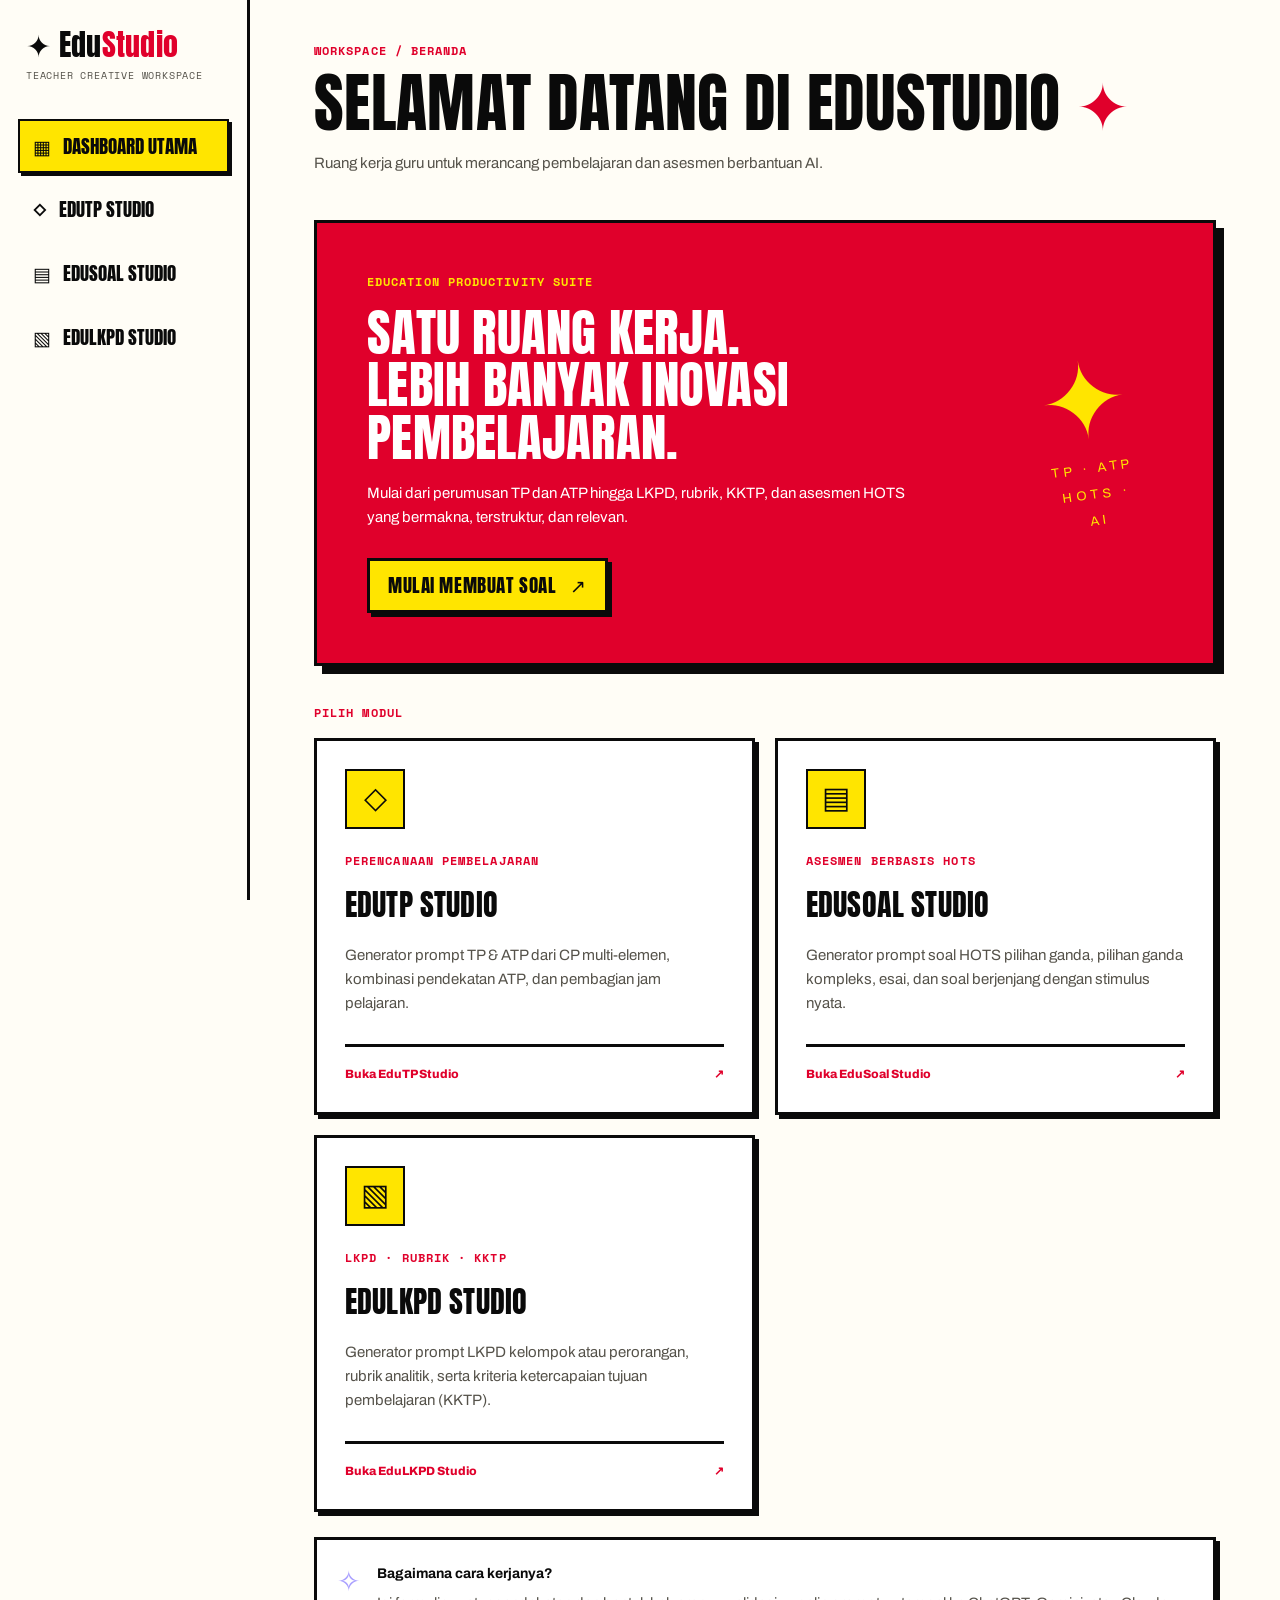
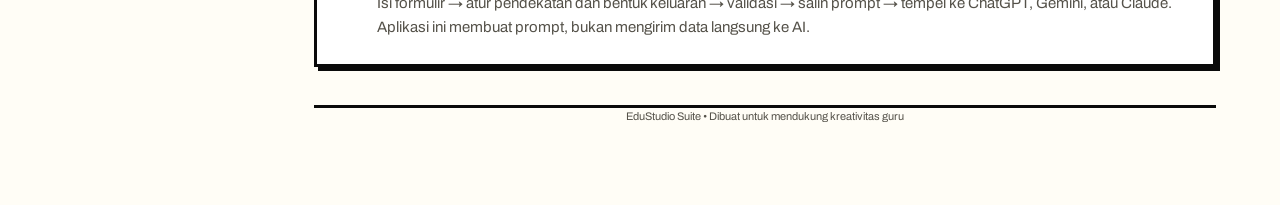
==== index.html @ 7fbe156b "Add files via upload" ====
<!doctype html><html lang="id"><head><meta charset="utf-8"><meta name="viewport" content="width=device-width,initial-scale=1"><title>EduStudio — Dashboard</title><link rel="stylesheet" href="style.css"><link rel="stylesheet" href="magazine-bold.css"></head><body><aside class="sidebar"><a class="logo" href="index.html">✦ Edu<span>Studio</span><small>TEACHER CREATIVE WORKSPACE</small></a><nav><a class="active" href="index.html">▦ &nbsp; Dashboard Utama</a><a href="edutp.html">◇ &nbsp; EduTP Studio</a><a href="edusoal.html">▤ &nbsp; EduSoal Studio</a><a href="edulkpd.html">▧ &nbsp; EduLKPD Studio</a></nav></aside><main class="main"><header><div><div class="eyebrow">WORKSPACE / BERANDA</div><h1>Selamat datang di EduStudio <span>✦</span></h1><p>Ruang kerja guru untuk merancang pembelajaran dan asesmen berbantuan AI.</p></div></header><section class="hero"><div><div class="hero-kicker">EDUCATION PRODUCTIVITY SUITE</div><h2>Satu ruang kerja.<br>Lebih banyak inovasi pembelajaran.</h2><p>Mulai dari perumusan TP dan ATP hingga LKPD, rubrik, KKTP, dan asesmen HOTS yang bermakna, terstruktur, dan relevan.</p><a class="button white" href="edusoal.html">Mulai membuat soal &nbsp; ↗</a></div><div class="hero-art">✦<div>TP · ATP<br>HOTS · AI</div></div></section><div class="eyebrow space">PILIH MODUL</div><section class="modules"><a href="edutp.html" class="module"><div class="module-icon purple">◇</div><div class="tag">PERENCANAAN PEMBELAJARAN</div><h3>EduTP Studio</h3><p>Generator prompt TP & ATP dari CP multi-elemen, kombinasi pendekatan ATP, dan pembagian jam pelajaran.</p><div class="module-bottom">Buka EduTP Studio <span>↗</span></div></a><a href="edusoal.html" class="module"><div class="module-icon blue">▤</div><div class="tag">ASESMEN BERBASIS HOTS</div><h3>EduSoal Studio</h3><p>Generator prompt soal HOTS pilihan ganda, pilihan ganda kompleks, esai, dan soal berjenjang dengan stimulus nyata.</p><div class="module-bottom">Buka EduSoal Studio <span>↗</span></div></a><a href="edulkpd.html" class="module"><div class="module-icon purple">▧</div><div class="tag">LKPD · RUBRIK · KKTP</div><h3>EduLKPD Studio</h3><p>Generator prompt LKPD kelompok atau perorangan, rubrik analitik, serta kriteria ketercapaian tujuan pembelajaran (KKTP).</p><div class="module-bottom">Buka EduLKPD Studio <span>↗</span></div></a></section><section class="info"><div>✧</div><div><b>Bagaimana cara kerjanya?</b><p>Isi formulir → atur pendekatan dan bentuk keluaran → validasi → salin prompt → tempel ke ChatGPT, Gemini, atau Claude. Aplikasi ini membuat prompt, bukan mengirim data langsung ke AI.</p></div></section><footer>EduStudio Suite • Dibuat untuk mendukung kreativitas guru</footer></main></body></html>
---- style.css ----
@import url('https://fonts.googleapis.com/css2?family=Plus+Jakarta+Sans:wght@400;500;600;700;800&display=swap');:root{font-family:'Plus Jakarta Sans',system-ui,sans-serif;color:#e8eeff;background:#090f1d}*{box-sizing:border-box}body{margin:0;background:radial-gradient(ellipse at 75% -10%,#1a2750 0,transparent 40%),#090f1d}a{color:inherit;text-decoration:none}button,input,select,textarea{font:inherit}button{cursor:pointer}.sidebar{width:250px;position:fixed;inset:0 auto 0 0;background:#111a2d;border-right:1px solid #2a3650;padding:29px 18px;display:flex;flex-direction:column}.logo{font-size:23px;font-weight:800;letter-spacing:-1.1px;margin:0 8px 36px}.logo span{color:#9c92ff}.logo small{display:block;font-size:9px;letter-spacing:2px;color:#7f91b3;margin-top:7px}.sidebar nav{display:grid;gap:9px}.sidebar nav a{border-radius:12px;padding:14px 13px;font-size:13px;font-weight:700;color:#aab8d2}.sidebar nav a:hover,.sidebar nav a.active{background:#2b3456;color:#fff}.sidebar-bottom{margin-top:auto;color:#8191af;font-size:11px;line-height:2;padding:14px}.main{margin-left:250px;padding:42px max(28px,5vw);max-width:1650px}header{display:flex;align-items:center;justify-content:space-between;gap:15px;flex-wrap:wrap}.eyebrow,.tag{color:#a89eff;font-size:11px;font-weight:800;letter-spacing:1.6px}h1{font-size:31px;letter-spacing:-1.4px;margin:11px 0}h1 span{color:#a49cff}p{font-size:13px;color:#9babc6;line-height:1.8}.chip{padding:11px 16px;border:1px solid #354461;border-radius:30px;color:#bbcae5;font-size:12px}.hero{margin:30px 0 38px;border-radius:24px;background:linear-gradient(115deg,#4747ae,#6858cc 60%,#8660c3);padding:42px;display:flex;justify-content:space-between;align-items:center;overflow:hidden}.hero-kicker{color:#d5d0ff;font-size:11px;font-weight:800;letter-spacing:2px}.hero h2{font-size:32px;line-height:1.3;letter-spacing:-1px;margin:16px 0}.hero p{color:#e7e5ff;max-width:560px}.button{display:inline-block;background:#7165e8;color:#fff;border:0;border-radius:11px;padding:13px 18px;font-weight:800;font-size:12px}.button.white{background:#fff;color:#4c43ac;margin-top:14px}.hero-art{font-size:105px;color:#c6baff;text-align:center;line-height:1;transform:rotate(-8deg);margin:0 30px}.hero-art div{font-size:13px;line-height:2;letter-spacing:4px}.space{margin-bottom:16px}.modules{display:grid;grid-template-columns:repeat(2,minmax(0,1fr));gap:20px}.module,.panel{background:#151f33;border:1px solid #2c3a54;border-radius:20px}.module{padding:28px;transition:.2s}.module:hover{border-color:#9589ff;transform:translateY(-3px)}.module-icon{width:60px;height:60px;display:grid;place-items:center;font-size:30px;border-radius:17px;margin-bottom:23px}.purple{background:#343066;color:#b9afff}.blue{background:#1b3e59;color:#85d4ff}.module h3{font-size:22px;margin:12px 0}.module p{min-height:76px}.module-bottom{display:flex;justify-content:space-between;color:#c5bcff;border-top:1px solid #2d3a53;padding-top:18px;margin-top:25px;font-weight:800;font-size:12px}.info{display:flex;gap:17px;background:#121d30;border:1px solid #2a3952;border-radius:17px;padding:20px;margin-top:25px}.info>div:first-child{font-size:28px;color:#a89eff}.info b{font-size:14px}.info p{margin:5px 0}footer{text-align:center;font-size:11px;color:#71819e;margin:38px 0}.panel{padding:24px;margin-bottom:18px}.panel h2{font-size:17px;margin:0 0 7px}.sub{color:#8b9cb9;font-size:12px;margin-bottom:19px}.grid{display:grid;grid-template-columns:repeat(2,minmax(0,1fr));gap:13px}.field{display:flex;flex-direction:column;gap:7px;margin-bottom:13px}.field label{font-size:11px;font-weight:800;color:#b8c8e3}.field input,.field select,.field textarea,.preview{width:100%;background:#0b1425;color:#e8eeff;border:1px solid #34425d;border-radius:10px;padding:12px;font-size:12px;outline:none}.field textarea{min-height:115px;resize:vertical;line-height:1.7}.field input:focus,.field select:focus,.field textarea:focus{border-color:#a79dff}.actions{display:flex;gap:9px;flex-wrap:wrap}.button.secondary{background:#293b57}.button.danger{background:#543147}.button:disabled{opacity:.45;cursor:not-allowed}.layout{display:grid;grid-template-columns:minmax(0,1.2fr) minmax(340px,.8fr);gap:20px;align-items:start}.sticky{position:sticky;top:20px}.preview{white-space:pre-wrap;word-break:break-word;max-height:650px;overflow:auto;font:11px/1.7 ui-monospace,Consolas,monospace}.choices{display:grid;grid-template-columns:repeat(2,minmax(0,1fr));gap:9px}.choice{border:1px solid #35435d;background:#0e192b;border-radius:12px;padding:14px;display:flex;gap:10px;align-items:flex-start;cursor:pointer;font-size:12px;color:#cbd6ea}.choice input{accent-color:#8d81fa}.choice b{display:block;margin-bottom:5px}.choice small{display:block;color:#899ab7;line-height:1.6}.notice{padding:13px;border-radius:11px;background:#32263a;border:1px solid #74516b;color:#ffd3e2;font-size:12px;line-height:1.7;margin-bottom:14px}.success{background:#17382f;border-color:#3d8d74;color:#a7f4d6}.step{display:flex;align-items:center;gap:9px;color:#aebde0;font-size:12px;margin:10px 0}.step b{background:#37366d;color:#d6d0ff;border-radius:50%;width:24px;height:24px;display:grid;place-items:center}.statrow{display:grid;grid-template-columns:repeat(3,1fr);gap:12px;margin:22px 0}.stat{border:1px solid #2e3b56;border-radius:15px;background:#151f33;padding:17px}.stat b{display:block;font-size:26px;margin:8px 0}.stat small{color:#93a5c2}.hidden{display:none!important}@media(max-width:1100px){.layout{grid-template-columns:1fr}.sticky{position:static}}@media(max-width:760px){.sidebar{position:static;width:auto;padding:13px;display:block}.logo{display:block;margin:5px 0 12px;font-size:17px}.logo small,.sidebar-bottom{display:none}.sidebar nav{display:flex;overflow:auto}.sidebar nav a{white-space:nowrap;font-size:11px}.main{margin:0;padding:23px 14px}.hero{padding:26px}.hero h2{font-size:25px}.hero-art{display:none}.modules,.grid,.choices{grid-template-columns:1fr}.statrow{grid-template-columns:repeat(3,1fr)}.stat{padding:10px}.stat b{font-size:21px}}
---- magazine-bold.css ----
@import url('https://fonts.googleapis.com/css2?family=Anton&family=Archivo:wght@400;500;700&family=Space+Mono:wght@400;700&display=swap');
:root{--paper:#fffdf6;--ink:#0a0a0a;--card:#fff;--muted:#f0ecdc;--red:#e0002b;--yellow:#ffe500;--shadow:4px 4px 0 #0a0a0a;--display:Anton,Impact,'Arial Narrow',sans-serif;--body:Archivo,Arial,sans-serif;--mono:'Space Mono',monospace}
*{box-sizing:border-box}html{scroll-behavior:smooth}body,body:has(#typeSwitch){background:var(--paper)!important;color:var(--ink)!important;font:17px/1.55 var(--body)!important}a{color:inherit}button,input,select,textarea{font-family:var(--body)!important}p,body:has(#typeSwitch) p{color:#55524a!important;font-size:15px;line-height:1.6}h1,h2,h3{font-family:var(--display)!important;font-weight:400!important;letter-spacing:.005em!important;text-transform:uppercase}h1{font-size:clamp(42px,5vw,76px)!important;line-height:1.01!important}h2{line-height:1.08!important}h1 span,.logo span,.brand span,body:has(#typeSwitch) h1 span,body:has(#typeSwitch) .logo span{color:var(--red)!important}
.sidebar,aside:not(.sidebar){background:var(--paper)!important;border-right:3px solid var(--ink)!important;color:var(--ink)!important}.logo,.brand{font:30px/1.05 var(--display)!important;letter-spacing:.01em!important;text-decoration:none!important;color:var(--ink)!important}.logo small,.brand small{font:10px/1.5 var(--mono)!important;color:#55524a!important;letter-spacing:.08em!important}.sidebar nav a,aside .nav{border-radius:0!important;font:19px/1.2 var(--display)!important;text-transform:uppercase!important;color:var(--ink)!important;border:2px solid transparent!important;transition:all .16s ease!important}.sidebar nav a:hover,.sidebar nav a.active,aside .nav:hover,aside .nav.active,body:has(#typeSwitch) .sidebar nav a.active,body:has(#typeSwitch) .sidebar nav a:hover{background:var(--yellow)!important;color:var(--ink)!important;border:2px solid var(--ink)!important;box-shadow:3px 3px 0 var(--ink)!important}.sidebar-bottom,.sidefoot{color:#55524a!important;font:11px/1.6 var(--mono)!important;border-top:2px solid var(--ink)!important}
.main,main{color:var(--ink)!important}.eyebrow,.hero-kicker,.tag,body:has(#typeSwitch) .eyebrow,body:has(#typeSwitch) .hero-kicker{font:700 12px/1.5 var(--mono)!important;letter-spacing:.09em!important;color:var(--red)!important}.chip,.pill,body:has(#typeSwitch) .chip{border:2px solid var(--ink)!important;border-radius:0!important;background:var(--yellow)!important;color:var(--ink)!important;font:700 11px/1.5 var(--mono)!important;padding:9px 13px!important}.hero,body:has(#typeSwitch) .hero{background:var(--red)!important;color:white!important;border:3px solid var(--ink)!important;border-radius:0!important;box-shadow:8px 8px 0 var(--ink)!important;padding:clamp(24px,4vw,50px)!important}.hero h2{font-size:clamp(36px,4vw,64px)!important;line-height:1.03!important;color:white!important}.hero p,body:has(#typeSwitch) .hero p{color:white!important}.hero-kicker,body:has(#typeSwitch) .hero-kicker{color:var(--yellow)!important}.hero-art,.heroicon{color:var(--yellow)!important;filter:none!important}.hero-visual{background:var(--yellow)!important;color:var(--ink)!important;border:3px solid var(--ink)!important;border-radius:0!important;box-shadow:8px 8px 0 var(--ink)!important}.hero-visual *{color:var(--ink)!important}
.panel,.module,.stat,.element,.approach,.method-hint,.preview,.info,.guide,.step,.callout,.box,body:has(#typeSwitch) .panel,body:has(#typeSwitch) .stat{background:var(--card)!important;color:var(--ink)!important;border:3px solid var(--ink)!important;border-radius:0!important;box-shadow:var(--shadow)!important;backdrop-filter:none!important}.panel,.module{padding:clamp(18px,2.5vw,28px)!important}.panel h2{font-size:clamp(25px,2.5vw,35px)!important;color:var(--ink)!important}.module h3{font-size:30px!important}.module:hover,.approach:hover{transform:translate(2px,2px)!important;box-shadow:2px 2px 0 var(--ink)!important}.module-icon,.module-icon.purple,.module-icon.blue{background:var(--yellow)!important;color:var(--ink)!important;border:2px solid var(--ink)!important;border-radius:0!important}.module-bottom{border-top:3px solid var(--ink)!important;color:var(--red)!important}.stat{padding:18px!important}.stat b,.stat strong{color:var(--red)!important;font:36px/1 var(--display)!important}.stat small{color:#55524a!important;font:11px/1.4 var(--mono)!important}.panel label,.field label,label{color:var(--ink)!important;font-weight:700!important}.panel input,.panel select,.panel textarea,.field input,.field select,.field textarea,input:not([type=checkbox]):not([type=radio]):not([type=file]),select,textarea{background:#fff!important;color:var(--ink)!important;border:2px solid var(--ink)!important;border-radius:0!important;box-shadow:none!important;outline:none!important}.panel input:focus,.panel select:focus,.panel textarea:focus,.field input:focus,.field textarea:focus,input:focus,select:focus,textarea:focus{border-color:var(--red)!important;box-shadow:3px 3px 0 var(--red)!important}input::placeholder,textarea::placeholder{color:#777!important}.button,.btn,button.primary,button.secondary,body:has(#typeSwitch) .button,body:has(#typeSwitch) .btn{font:19px/1.2 var(--display)!important;letter-spacing:.03em!important;text-transform:uppercase!important;border:3px solid var(--ink)!important;border-radius:0!important;background:var(--red)!important;color:white!important;box-shadow:4px 4px 0 var(--ink)!important;transition:transform .1s ease,box-shadow .1s ease!important}.button:hover,.btn:hover,button.primary:hover,button.secondary:hover{transform:translate(2px,2px)!important;box-shadow:2px 2px 0 var(--ink)!important}.button.white,.btn.alt,.button.alt,button.outline{background:var(--yellow)!important;color:var(--ink)!important}.btn.danger{background:#b30020!important;color:white!important}.btn.tiny{font-size:14px!important}.approach.selected,.selected,button[aria-pressed=true]{background:var(--yellow)!important;color:var(--ink)!important;border-color:var(--ink)!important}.rank{background:var(--red)!important;color:white!important}.muted,.sub,.hint,.method-hint{color:#55524a!important}.alert{background:#fff0d5!important;color:#7b3200!important;border:2px solid #7b3200!important}.ok{background:#e8f7eb!important;color:#0f7a3a!important;border:2px solid #0f7a3a!important}.preview,pre,code{font-family:var(--mono)!important}pre{white-space:pre-wrap;overflow-wrap:anywhere}.section{scroll-margin-top:22px}footer{color:#55524a!important;border-top:3px solid var(--ink)!important}
@media(max-width:900px){.sidebar,aside:not(.sidebar){border-right:0!important;border-bottom:3px solid var(--ink)!important}.hero-art,.heroicon{display:none!important}}@media(prefers-reduced-motion:reduce){*,*::before,*::after{transition:none!important;animation:none!important}}
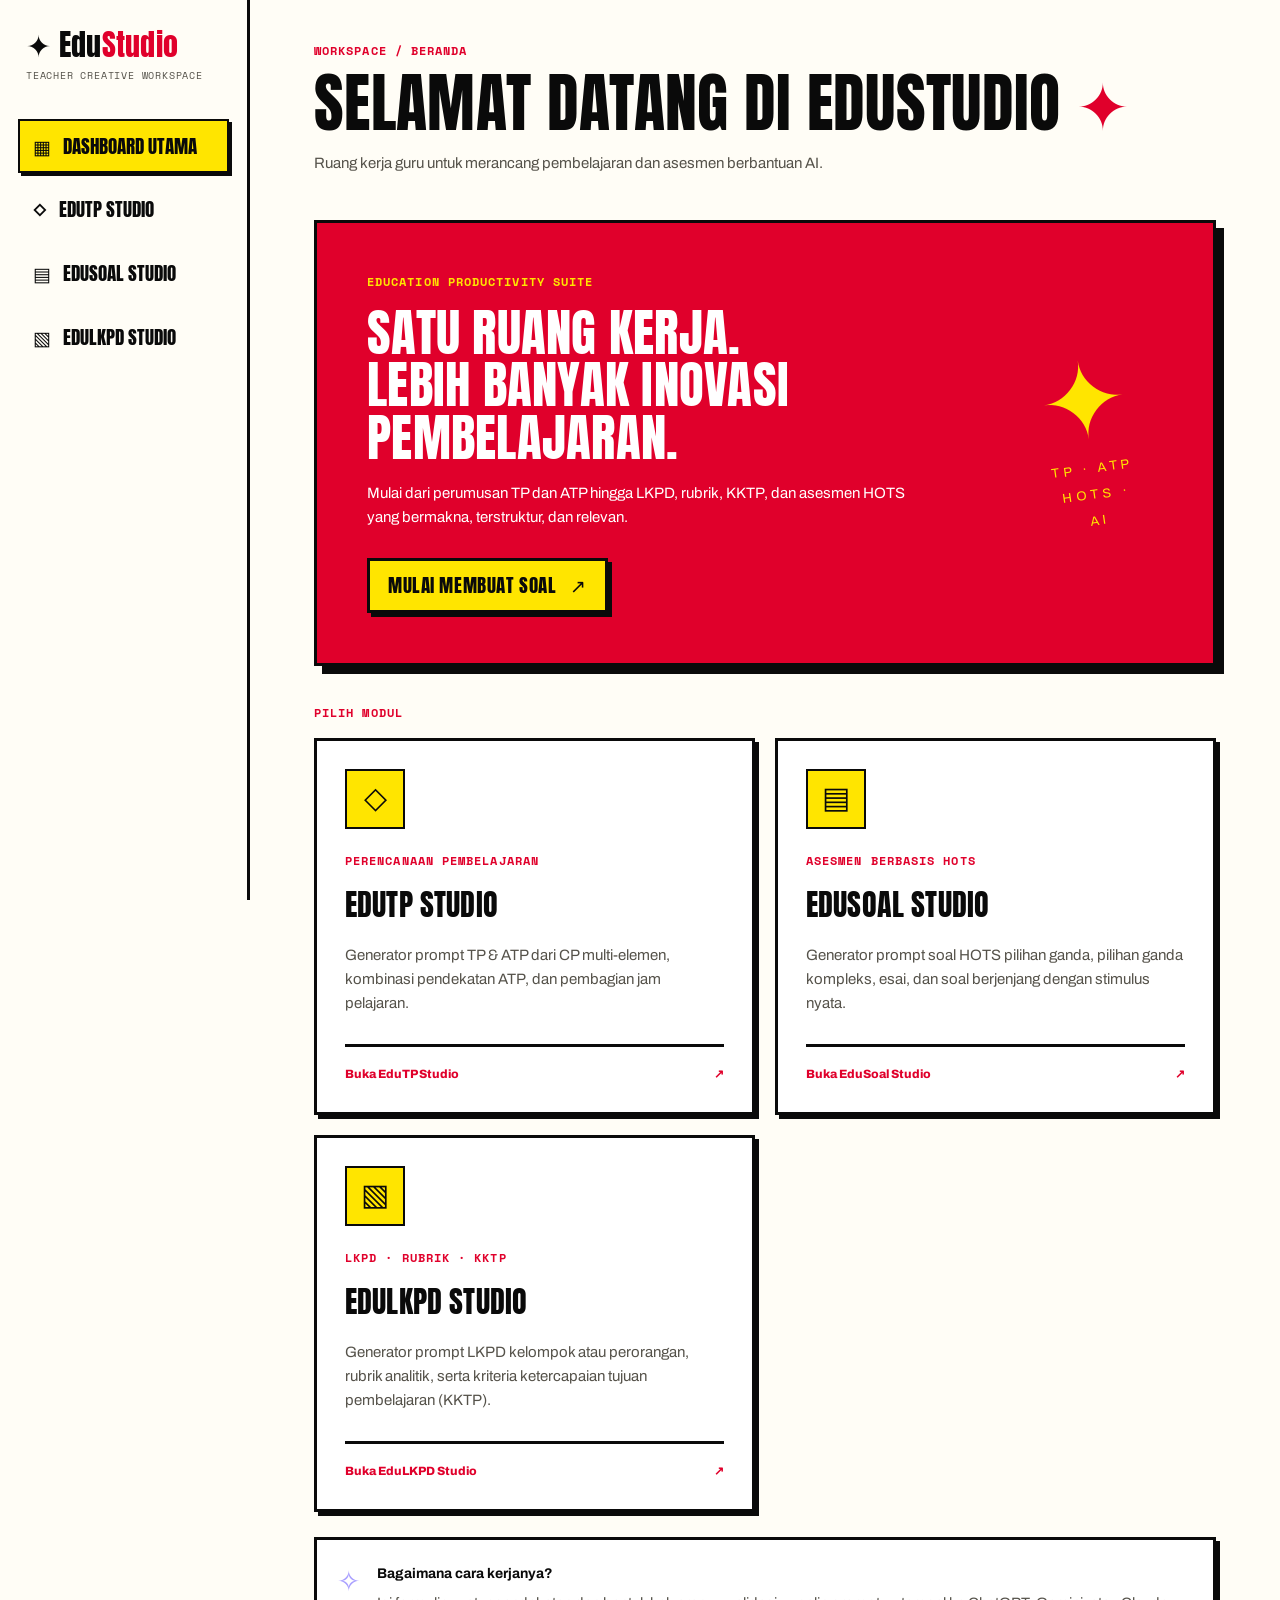
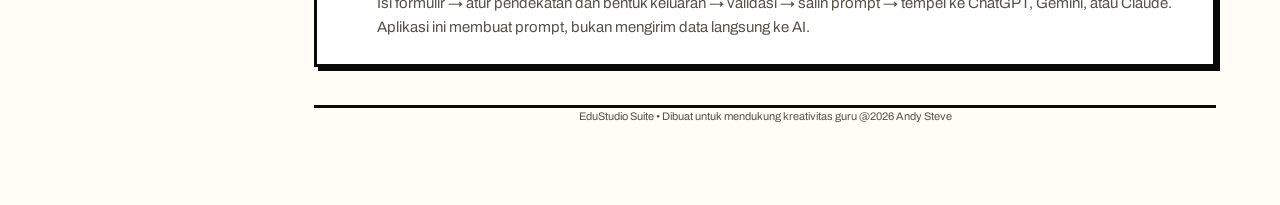
==== commit e7895c62: "Update index.html" ====
--- a/index.html
+++ b/index.html
@@ -1 +1 @@
-<!doctype html><html lang="id"><head><meta charset="utf-8"><meta name="viewport" content="width=device-width,initial-scale=1"><title>EduStudio — Dashboard</title><link rel="stylesheet" href="style.css"><link rel="stylesheet" href="magazine-bold.css"></head><body><aside class="sidebar"><a class="logo" href="index.html">✦ Edu<span>Studio</span><small>TEACHER CREATIVE WORKSPACE</small></a><nav><a class="active" href="index.html">▦ &nbsp; Dashboard Utama</a><a href="edutp.html">◇ &nbsp; EduTP Studio</a><a href="edusoal.html">▤ &nbsp; EduSoal Studio</a><a href="edulkpd.html">▧ &nbsp; EduLKPD Studio</a></nav></aside><main class="main"><header><div><div class="eyebrow">WORKSPACE / BERANDA</div><h1>Selamat datang di EduStudio <span>✦</span></h1><p>Ruang kerja guru untuk merancang pembelajaran dan asesmen berbantuan AI.</p></div></header><section class="hero"><div><div class="hero-kicker">EDUCATION PRODUCTIVITY SUITE</div><h2>Satu ruang kerja.<br>Lebih banyak inovasi pembelajaran.</h2><p>Mulai dari perumusan TP dan ATP hingga LKPD, rubrik, KKTP, dan asesmen HOTS yang bermakna, terstruktur, dan relevan.</p><a class="button white" href="edusoal.html">Mulai membuat soal &nbsp; ↗</a></div><div class="hero-art">✦<div>TP · ATP<br>HOTS · AI</div></div></section><div class="eyebrow space">PILIH MODUL</div><section class="modules"><a href="edutp.html" class="module"><div class="module-icon purple">◇</div><div class="tag">PERENCANAAN PEMBELAJARAN</div><h3>EduTP Studio</h3><p>Generator prompt TP & ATP dari CP multi-elemen, kombinasi pendekatan ATP, dan pembagian jam pelajaran.</p><div class="module-bottom">Buka EduTP Studio <span>↗</span></div></a><a href="edusoal.html" class="module"><div class="module-icon blue">▤</div><div class="tag">ASESMEN BERBASIS HOTS</div><h3>EduSoal Studio</h3><p>Generator prompt soal HOTS pilihan ganda, pilihan ganda kompleks, esai, dan soal berjenjang dengan stimulus nyata.</p><div class="module-bottom">Buka EduSoal Studio <span>↗</span></div></a><a href="edulkpd.html" class="module"><div class="module-icon purple">▧</div><div class="tag">LKPD · RUBRIK · KKTP</div><h3>EduLKPD Studio</h3><p>Generator prompt LKPD kelompok atau perorangan, rubrik analitik, serta kriteria ketercapaian tujuan pembelajaran (KKTP).</p><div class="module-bottom">Buka EduLKPD Studio <span>↗</span></div></a></section><section class="info"><div>✧</div><div><b>Bagaimana cara kerjanya?</b><p>Isi formulir → atur pendekatan dan bentuk keluaran → validasi → salin prompt → tempel ke ChatGPT, Gemini, atau Claude. Aplikasi ini membuat prompt, bukan mengirim data langsung ke AI.</p></div></section><footer>EduStudio Suite • Dibuat untuk mendukung kreativitas guru</footer></main></body></html>
+<!doctype html><html lang="id"><head><meta charset="utf-8"><meta name="viewport" content="width=device-width,initial-scale=1"><title>EduStudio — Dashboard</title><link rel="stylesheet" href="style.css"><link rel="stylesheet" href="magazine-bold.css"></head><body><aside class="sidebar"><a class="logo" href="index.html">✦ Edu<span>Studio</span><small>TEACHER CREATIVE WORKSPACE</small></a><nav><a class="active" href="index.html">▦ &nbsp; Dashboard Utama</a><a href="edutp.html">◇ &nbsp; EduTP Studio</a><a href="edusoal.html">▤ &nbsp; EduSoal Studio</a><a href="edulkpd.html">▧ &nbsp; EduLKPD Studio</a></nav></aside><main class="main"><header><div><div class="eyebrow">WORKSPACE / BERANDA</div><h1>Selamat datang di EduStudio <span>✦</span></h1><p>Ruang kerja guru untuk merancang pembelajaran dan asesmen berbantuan AI.</p></div></header><section class="hero"><div><div class="hero-kicker">EDUCATION PRODUCTIVITY SUITE</div><h2>Satu ruang kerja.<br>Lebih banyak inovasi pembelajaran.</h2><p>Mulai dari perumusan TP dan ATP hingga LKPD, rubrik, KKTP, dan asesmen HOTS yang bermakna, terstruktur, dan relevan.</p><a class="button white" href="edusoal.html">Mulai membuat soal &nbsp; ↗</a></div><div class="hero-art">✦<div>TP · ATP<br>HOTS · AI</div></div></section><div class="eyebrow space">PILIH MODUL</div><section class="modules"><a href="edutp.html" class="module"><div class="module-icon purple">◇</div><div class="tag">PERENCANAAN PEMBELAJARAN</div><h3>EduTP Studio</h3><p>Generator prompt TP & ATP dari CP multi-elemen, kombinasi pendekatan ATP, dan pembagian jam pelajaran.</p><div class="module-bottom">Buka EduTP Studio <span>↗</span></div></a><a href="edusoal.html" class="module"><div class="module-icon blue">▤</div><div class="tag">ASESMEN BERBASIS HOTS</div><h3>EduSoal Studio</h3><p>Generator prompt soal HOTS pilihan ganda, pilihan ganda kompleks, esai, dan soal berjenjang dengan stimulus nyata.</p><div class="module-bottom">Buka EduSoal Studio <span>↗</span></div></a><a href="edulkpd.html" class="module"><div class="module-icon purple">▧</div><div class="tag">LKPD · RUBRIK · KKTP</div><h3>EduLKPD Studio</h3><p>Generator prompt LKPD kelompok atau perorangan, rubrik analitik, serta kriteria ketercapaian tujuan pembelajaran (KKTP).</p><div class="module-bottom">Buka EduLKPD Studio <span>↗</span></div></a></section><section class="info"><div>✧</div><div><b>Bagaimana cara kerjanya?</b><p>Isi formulir → atur pendekatan dan bentuk keluaran → validasi → salin prompt → tempel ke ChatGPT, Gemini, atau Claude. Aplikasi ini membuat prompt, bukan mengirim data langsung ke AI.</p></div></section><footer>EduStudio Suite • Dibuat untuk mendukung kreativitas guru @2026 Andy Steve</footer></main></body></html>
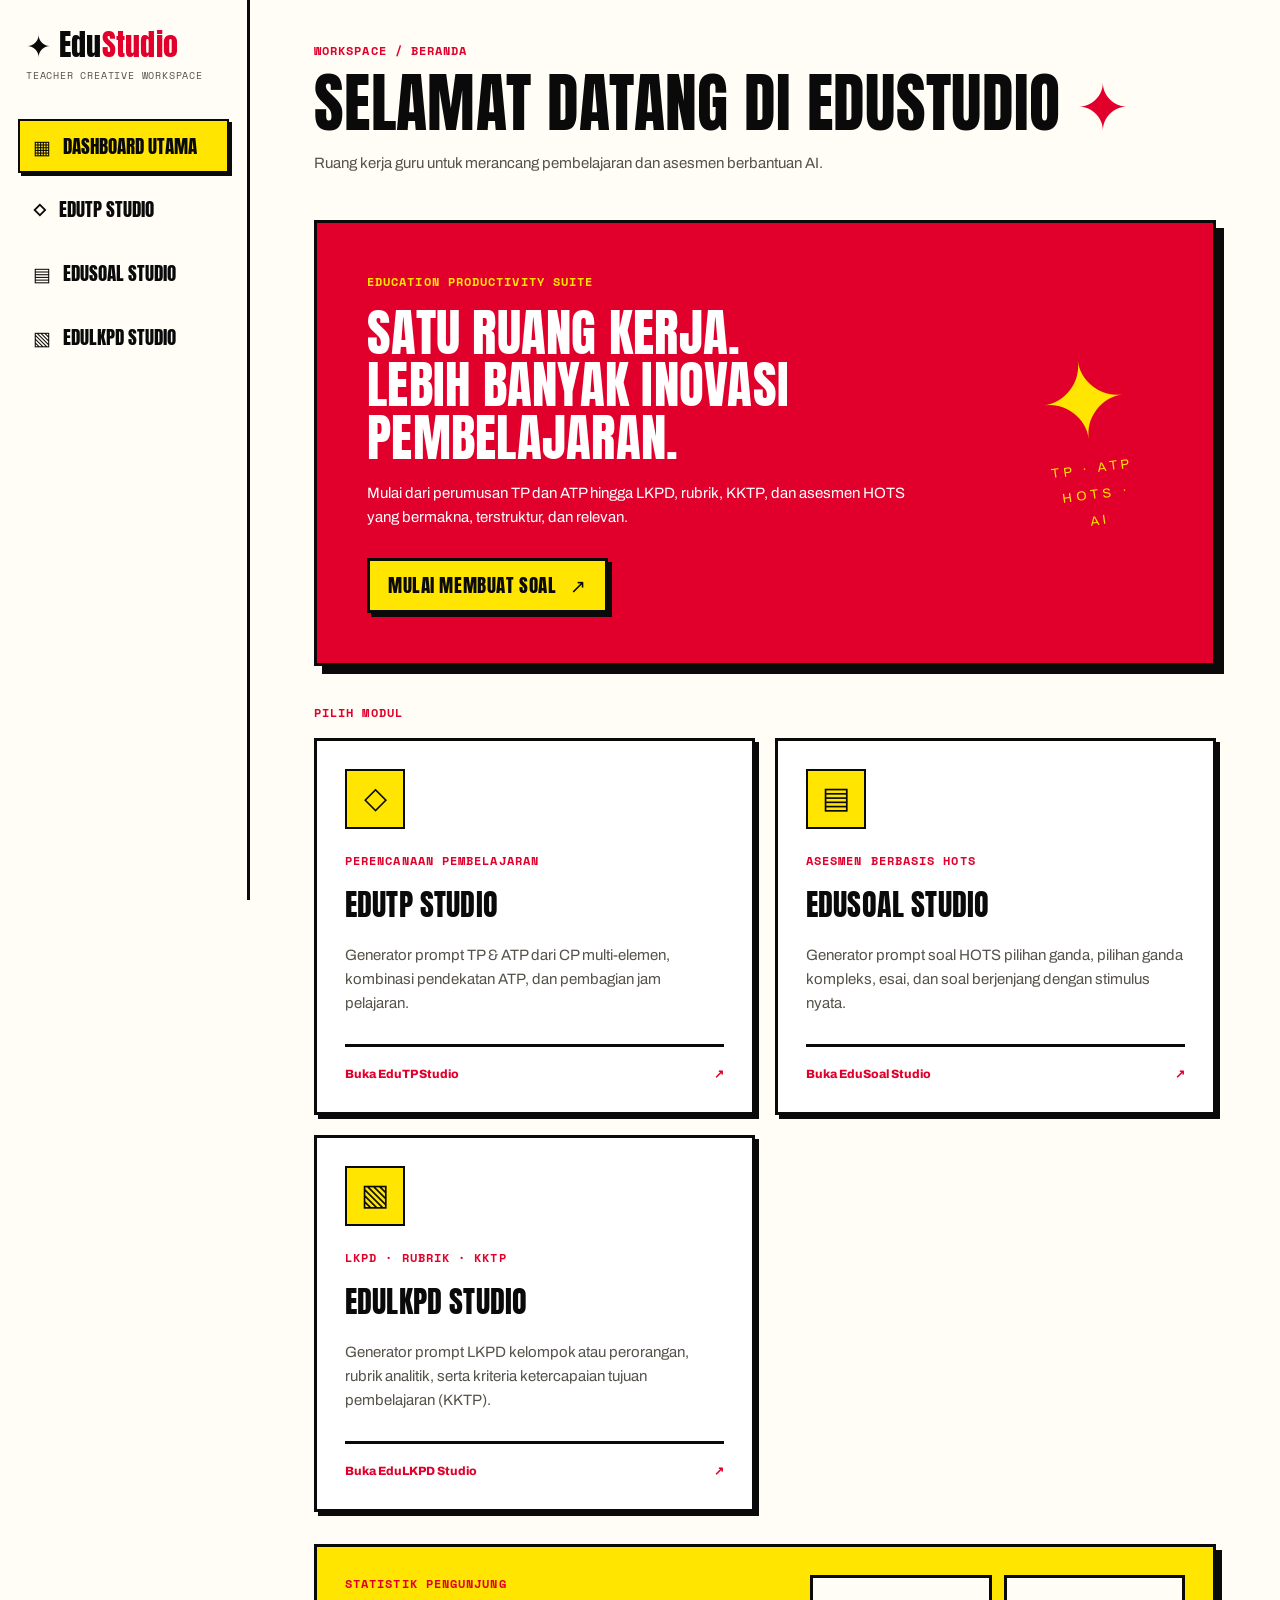
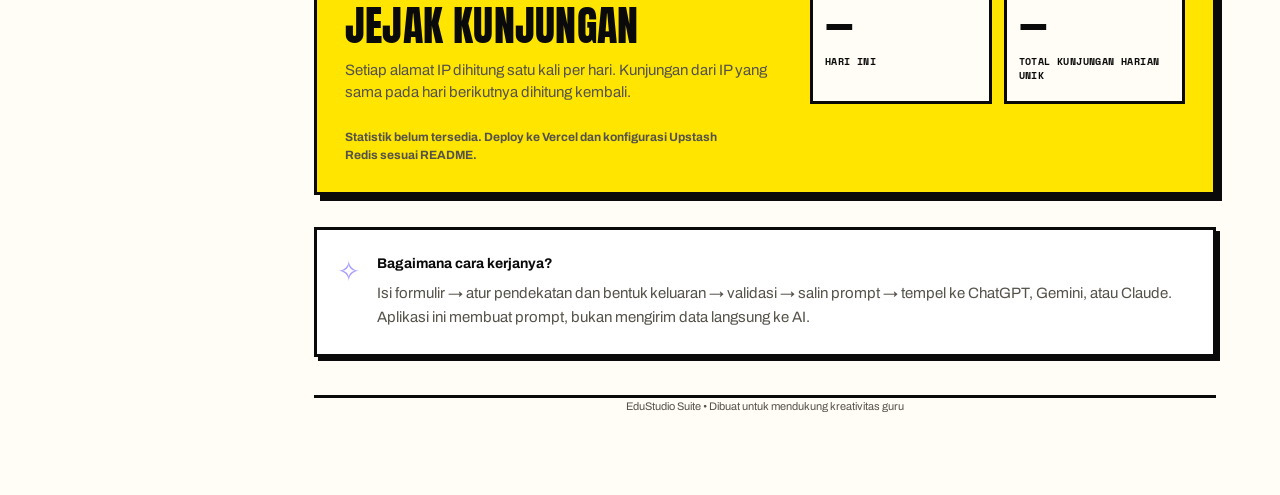
==== commit 37c01f7a: "Initial commit EduStudio Suite" ====
--- a/index.html
+++ b/index.html
@@ -1 +1 @@
-<!doctype html><html lang="id"><head><meta charset="utf-8"><meta name="viewport" content="width=device-width,initial-scale=1"><title>EduStudio — Dashboard</title><link rel="stylesheet" href="style.css"><link rel="stylesheet" href="magazine-bold.css"></head><body><aside class="sidebar"><a class="logo" href="index.html">✦ Edu<span>Studio</span><small>TEACHER CREATIVE WORKSPACE</small></a><nav><a class="active" href="index.html">▦ &nbsp; Dashboard Utama</a><a href="edutp.html">◇ &nbsp; EduTP Studio</a><a href="edusoal.html">▤ &nbsp; EduSoal Studio</a><a href="edulkpd.html">▧ &nbsp; EduLKPD Studio</a></nav></aside><main class="main"><header><div><div class="eyebrow">WORKSPACE / BERANDA</div><h1>Selamat datang di EduStudio <span>✦</span></h1><p>Ruang kerja guru untuk merancang pembelajaran dan asesmen berbantuan AI.</p></div></header><section class="hero"><div><div class="hero-kicker">EDUCATION PRODUCTIVITY SUITE</div><h2>Satu ruang kerja.<br>Lebih banyak inovasi pembelajaran.</h2><p>Mulai dari perumusan TP dan ATP hingga LKPD, rubrik, KKTP, dan asesmen HOTS yang bermakna, terstruktur, dan relevan.</p><a class="button white" href="edusoal.html">Mulai membuat soal &nbsp; ↗</a></div><div class="hero-art">✦<div>TP · ATP<br>HOTS · AI</div></div></section><div class="eyebrow space">PILIH MODUL</div><section class="modules"><a href="edutp.html" class="module"><div class="module-icon purple">◇</div><div class="tag">PERENCANAAN PEMBELAJARAN</div><h3>EduTP Studio</h3><p>Generator prompt TP & ATP dari CP multi-elemen, kombinasi pendekatan ATP, dan pembagian jam pelajaran.</p><div class="module-bottom">Buka EduTP Studio <span>↗</span></div></a><a href="edusoal.html" class="module"><div class="module-icon blue">▤</div><div class="tag">ASESMEN BERBASIS HOTS</div><h3>EduSoal Studio</h3><p>Generator prompt soal HOTS pilihan ganda, pilihan ganda kompleks, esai, dan soal berjenjang dengan stimulus nyata.</p><div class="module-bottom">Buka EduSoal Studio <span>↗</span></div></a><a href="edulkpd.html" class="module"><div class="module-icon purple">▧</div><div class="tag">LKPD · RUBRIK · KKTP</div><h3>EduLKPD Studio</h3><p>Generator prompt LKPD kelompok atau perorangan, rubrik analitik, serta kriteria ketercapaian tujuan pembelajaran (KKTP).</p><div class="module-bottom">Buka EduLKPD Studio <span>↗</span></div></a></section><section class="info"><div>✧</div><div><b>Bagaimana cara kerjanya?</b><p>Isi formulir → atur pendekatan dan bentuk keluaran → validasi → salin prompt → tempel ke ChatGPT, Gemini, atau Claude. Aplikasi ini membuat prompt, bukan mengirim data langsung ke AI.</p></div></section><footer>EduStudio Suite • Dibuat untuk mendukung kreativitas guru @2026 Andy Steve</footer></main></body></html>
+<!doctype html><html lang="id"><head><meta charset="utf-8"><meta name="viewport" content="width=device-width,initial-scale=1"><title>EduStudio — Dashboard</title><link rel="stylesheet" href="style.css"><link rel="stylesheet" href="magazine-bold.css"><link rel="stylesheet" href="visitor.css"></head><body><aside class="sidebar"><a class="logo" href="index.html">✦ Edu<span>Studio</span><small>TEACHER CREATIVE WORKSPACE</small></a><nav><a class="active" href="index.html">▦ &nbsp; Dashboard Utama</a><a href="edutp.html">◇ &nbsp; EduTP Studio</a><a href="edusoal.html">▤ &nbsp; EduSoal Studio</a><a href="edulkpd.html">▧ &nbsp; EduLKPD Studio</a></nav></aside><main class="main"><header><div><div class="eyebrow">WORKSPACE / BERANDA</div><h1>Selamat datang di EduStudio <span>✦</span></h1><p>Ruang kerja guru untuk merancang pembelajaran dan asesmen berbantuan AI.</p></div></header><section class="hero"><div><div class="hero-kicker">EDUCATION PRODUCTIVITY SUITE</div><h2>Satu ruang kerja.<br>Lebih banyak inovasi pembelajaran.</h2><p>Mulai dari perumusan TP dan ATP hingga LKPD, rubrik, KKTP, dan asesmen HOTS yang bermakna, terstruktur, dan relevan.</p><a class="button white" href="edusoal.html">Mulai membuat soal &nbsp; ↗</a></div><div class="hero-art">✦<div>TP · ATP<br>HOTS · AI</div></div></section><div class="eyebrow space">PILIH MODUL</div><section class="modules"><a href="edutp.html" class="module"><div class="module-icon purple">◇</div><div class="tag">PERENCANAAN PEMBELAJARAN</div><h3>EduTP Studio</h3><p>Generator prompt TP & ATP dari CP multi-elemen, kombinasi pendekatan ATP, dan pembagian jam pelajaran.</p><div class="module-bottom">Buka EduTP Studio <span>↗</span></div></a><a href="edusoal.html" class="module"><div class="module-icon blue">▤</div><div class="tag">ASESMEN BERBASIS HOTS</div><h3>EduSoal Studio</h3><p>Generator prompt soal HOTS pilihan ganda, pilihan ganda kompleks, esai, dan soal berjenjang dengan stimulus nyata.</p><div class="module-bottom">Buka EduSoal Studio <span>↗</span></div></a><a href="edulkpd.html" class="module"><div class="module-icon purple">▧</div><div class="tag">LKPD · RUBRIK · KKTP</div><h3>EduLKPD Studio</h3><p>Generator prompt LKPD kelompok atau perorangan, rubrik analitik, serta kriteria ketercapaian tujuan pembelajaran (KKTP).</p><div class="module-bottom">Buka EduLKPD Studio <span>↗</span></div></a></section><section class="visitor-panel" aria-label="Statistik pengunjung"><div><div class="eyebrow">STATISTIK PENGUNJUNG</div><h2>Jejak kunjungan</h2><p>Setiap alamat IP dihitung satu kali per hari. Kunjungan dari IP yang sama pada hari berikutnya dihitung kembali.</p></div><div class="visitor-stats"><div class="visitor-stat"><span id="visitor-today">—</span><small>HARI INI</small></div><div class="visitor-stat"><span id="visitor-total">—</span><small>TOTAL KUNJUNGAN HARIAN UNIK</small></div></div><p class="visitor-note" id="visitor-status" role="status">Memuat statistik…</p></section><section class="info"><div>✧</div><div><b>Bagaimana cara kerjanya?</b><p>Isi formulir → atur pendekatan dan bentuk keluaran → validasi → salin prompt → tempel ke ChatGPT, Gemini, atau Claude. Aplikasi ini membuat prompt, bukan mengirim data langsung ke AI.</p></div></section><footer>EduStudio Suite • Dibuat untuk mendukung kreativitas guru</footer></main><script src="visitor.js" defer></script></body></html>
--- a/visitor.css
+++ b/visitor.css
@@ -0,0 +1,4 @@
+/* Visitor counter · Magazine Bold */
+.visitor-panel{margin:32px 0;padding:28px;background:#ffe500;color:#0a0a0a;border:3px solid #0a0a0a;box-shadow:6px 6px 0 #0a0a0a;display:grid;grid-template-columns:minmax(0,1fr) minmax(270px,.85fr);gap:24px;align-items:center}
+.visitor-panel h2{font-family:Anton,Impact,sans-serif;font-size:clamp(28px,4vw,42px);text-transform:uppercase;line-height:1.05;margin:10px 0}
+.visitor-panel p{margin:0;max-width:54ch;line-height:1.5}.visitor-stats{display:grid;grid-template-columns:1fr 1fr;gap:12px}.visitor-stat{background:#fffdf6;border:3px solid #0a0a0a;padding:18px 12px;display:flex;flex-direction:column;gap:8px}.visitor-stat span{font-family:Anton,Impact,sans-serif;font-size:clamp(32px,4vw,54px);line-height:1}.visitor-stat small{font:700 10px/1.4 'Space Mono',monospace;letter-spacing:.04em}.visitor-panel .visitor-note{grid-column:1/-1;font-size:12px;font-weight:700}.visitor-panel .eyebrow{color:#0a0a0a}@media(max-width:850px){.visitor-panel{grid-template-columns:1fr;padding:20px}.visitor-stats{grid-template-columns:1fr 1fr}}@media(max-width:440px){.visitor-stats{grid-template-columns:1fr 1fr}.visitor-stat{padding:12px 8px}}
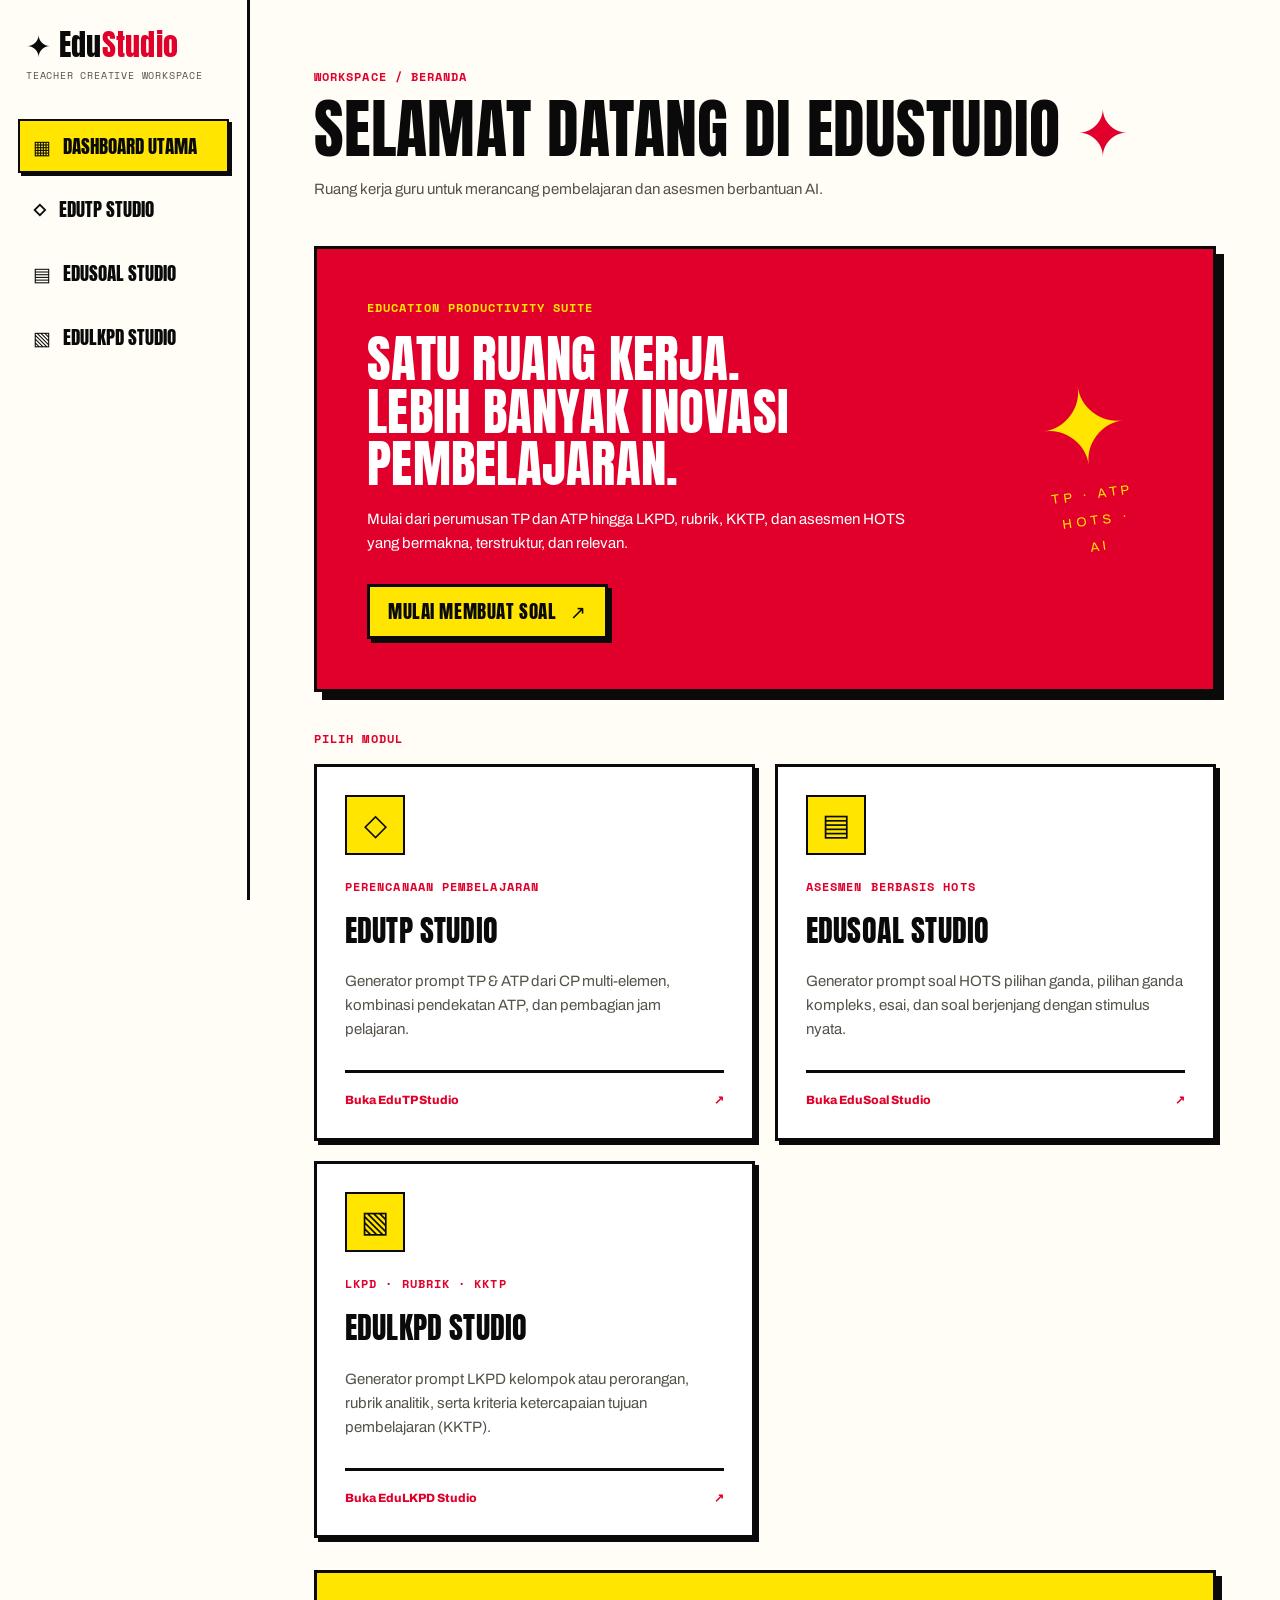
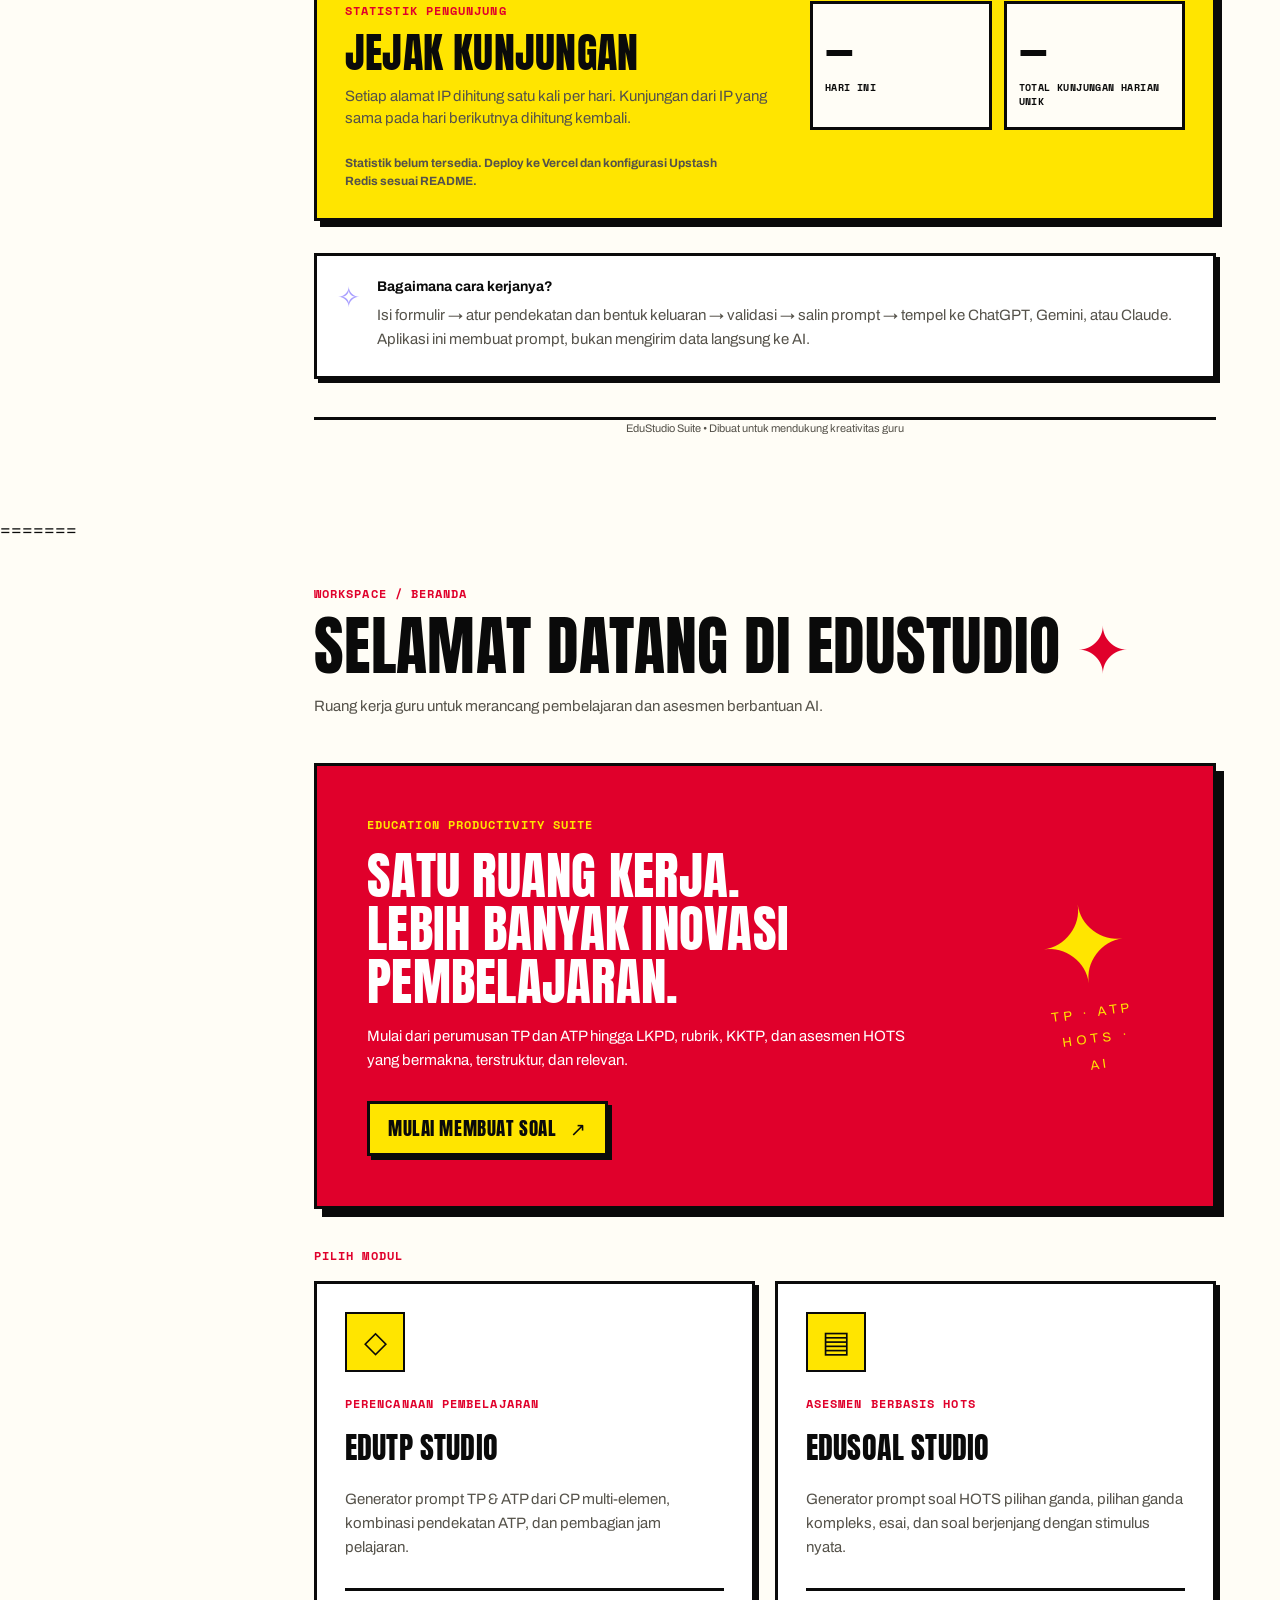
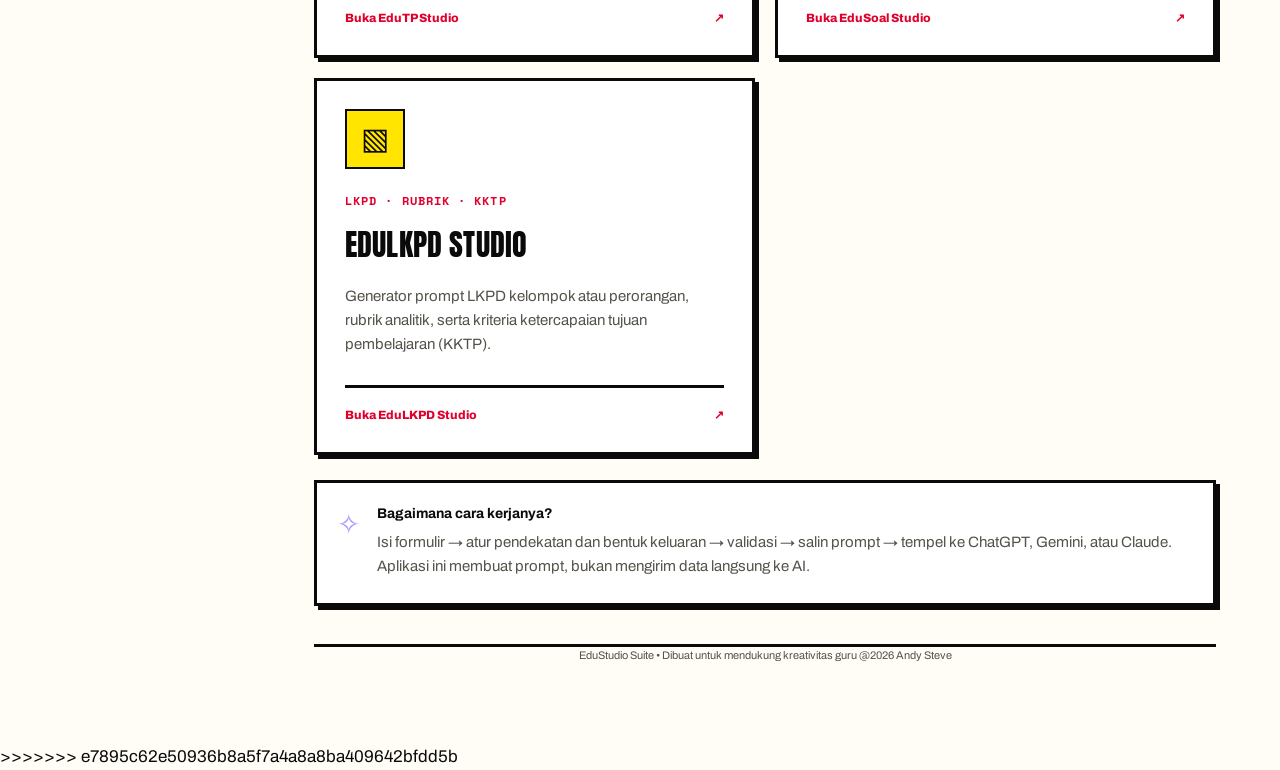
==== commit 79b875d0: "Merge EduStudio Suite" ====
--- a/index.html
+++ b/index.html
@@ -1 +1,5 @@
+<<<<<<< HEAD
 <!doctype html><html lang="id"><head><meta charset="utf-8"><meta name="viewport" content="width=device-width,initial-scale=1"><title>EduStudio — Dashboard</title><link rel="stylesheet" href="style.css"><link rel="stylesheet" href="magazine-bold.css"><link rel="stylesheet" href="visitor.css"></head><body><aside class="sidebar"><a class="logo" href="index.html">✦ Edu<span>Studio</span><small>TEACHER CREATIVE WORKSPACE</small></a><nav><a class="active" href="index.html">▦ &nbsp; Dashboard Utama</a><a href="edutp.html">◇ &nbsp; EduTP Studio</a><a href="edusoal.html">▤ &nbsp; EduSoal Studio</a><a href="edulkpd.html">▧ &nbsp; EduLKPD Studio</a></nav></aside><main class="main"><header><div><div class="eyebrow">WORKSPACE / BERANDA</div><h1>Selamat datang di EduStudio <span>✦</span></h1><p>Ruang kerja guru untuk merancang pembelajaran dan asesmen berbantuan AI.</p></div></header><section class="hero"><div><div class="hero-kicker">EDUCATION PRODUCTIVITY SUITE</div><h2>Satu ruang kerja.<br>Lebih banyak inovasi pembelajaran.</h2><p>Mulai dari perumusan TP dan ATP hingga LKPD, rubrik, KKTP, dan asesmen HOTS yang bermakna, terstruktur, dan relevan.</p><a class="button white" href="edusoal.html">Mulai membuat soal &nbsp; ↗</a></div><div class="hero-art">✦<div>TP · ATP<br>HOTS · AI</div></div></section><div class="eyebrow space">PILIH MODUL</div><section class="modules"><a href="edutp.html" class="module"><div class="module-icon purple">◇</div><div class="tag">PERENCANAAN PEMBELAJARAN</div><h3>EduTP Studio</h3><p>Generator prompt TP & ATP dari CP multi-elemen, kombinasi pendekatan ATP, dan pembagian jam pelajaran.</p><div class="module-bottom">Buka EduTP Studio <span>↗</span></div></a><a href="edusoal.html" class="module"><div class="module-icon blue">▤</div><div class="tag">ASESMEN BERBASIS HOTS</div><h3>EduSoal Studio</h3><p>Generator prompt soal HOTS pilihan ganda, pilihan ganda kompleks, esai, dan soal berjenjang dengan stimulus nyata.</p><div class="module-bottom">Buka EduSoal Studio <span>↗</span></div></a><a href="edulkpd.html" class="module"><div class="module-icon purple">▧</div><div class="tag">LKPD · RUBRIK · KKTP</div><h3>EduLKPD Studio</h3><p>Generator prompt LKPD kelompok atau perorangan, rubrik analitik, serta kriteria ketercapaian tujuan pembelajaran (KKTP).</p><div class="module-bottom">Buka EduLKPD Studio <span>↗</span></div></a></section><section class="visitor-panel" aria-label="Statistik pengunjung"><div><div class="eyebrow">STATISTIK PENGUNJUNG</div><h2>Jejak kunjungan</h2><p>Setiap alamat IP dihitung satu kali per hari. Kunjungan dari IP yang sama pada hari berikutnya dihitung kembali.</p></div><div class="visitor-stats"><div class="visitor-stat"><span id="visitor-today">—</span><small>HARI INI</small></div><div class="visitor-stat"><span id="visitor-total">—</span><small>TOTAL KUNJUNGAN HARIAN UNIK</small></div></div><p class="visitor-note" id="visitor-status" role="status">Memuat statistik…</p></section><section class="info"><div>✧</div><div><b>Bagaimana cara kerjanya?</b><p>Isi formulir → atur pendekatan dan bentuk keluaran → validasi → salin prompt → tempel ke ChatGPT, Gemini, atau Claude. Aplikasi ini membuat prompt, bukan mengirim data langsung ke AI.</p></div></section><footer>EduStudio Suite • Dibuat untuk mendukung kreativitas guru</footer></main><script src="visitor.js" defer></script></body></html>
+=======
+<!doctype html><html lang="id"><head><meta charset="utf-8"><meta name="viewport" content="width=device-width,initial-scale=1"><title>EduStudio — Dashboard</title><link rel="stylesheet" href="style.css"><link rel="stylesheet" href="magazine-bold.css"></head><body><aside class="sidebar"><a class="logo" href="index.html">✦ Edu<span>Studio</span><small>TEACHER CREATIVE WORKSPACE</small></a><nav><a class="active" href="index.html">▦ &nbsp; Dashboard Utama</a><a href="edutp.html">◇ &nbsp; EduTP Studio</a><a href="edusoal.html">▤ &nbsp; EduSoal Studio</a><a href="edulkpd.html">▧ &nbsp; EduLKPD Studio</a></nav></aside><main class="main"><header><div><div class="eyebrow">WORKSPACE / BERANDA</div><h1>Selamat datang di EduStudio <span>✦</span></h1><p>Ruang kerja guru untuk merancang pembelajaran dan asesmen berbantuan AI.</p></div></header><section class="hero"><div><div class="hero-kicker">EDUCATION PRODUCTIVITY SUITE</div><h2>Satu ruang kerja.<br>Lebih banyak inovasi pembelajaran.</h2><p>Mulai dari perumusan TP dan ATP hingga LKPD, rubrik, KKTP, dan asesmen HOTS yang bermakna, terstruktur, dan relevan.</p><a class="button white" href="edusoal.html">Mulai membuat soal &nbsp; ↗</a></div><div class="hero-art">✦<div>TP · ATP<br>HOTS · AI</div></div></section><div class="eyebrow space">PILIH MODUL</div><section class="modules"><a href="edutp.html" class="module"><div class="module-icon purple">◇</div><div class="tag">PERENCANAAN PEMBELAJARAN</div><h3>EduTP Studio</h3><p>Generator prompt TP & ATP dari CP multi-elemen, kombinasi pendekatan ATP, dan pembagian jam pelajaran.</p><div class="module-bottom">Buka EduTP Studio <span>↗</span></div></a><a href="edusoal.html" class="module"><div class="module-icon blue">▤</div><div class="tag">ASESMEN BERBASIS HOTS</div><h3>EduSoal Studio</h3><p>Generator prompt soal HOTS pilihan ganda, pilihan ganda kompleks, esai, dan soal berjenjang dengan stimulus nyata.</p><div class="module-bottom">Buka EduSoal Studio <span>↗</span></div></a><a href="edulkpd.html" class="module"><div class="module-icon purple">▧</div><div class="tag">LKPD · RUBRIK · KKTP</div><h3>EduLKPD Studio</h3><p>Generator prompt LKPD kelompok atau perorangan, rubrik analitik, serta kriteria ketercapaian tujuan pembelajaran (KKTP).</p><div class="module-bottom">Buka EduLKPD Studio <span>↗</span></div></a></section><section class="info"><div>✧</div><div><b>Bagaimana cara kerjanya?</b><p>Isi formulir → atur pendekatan dan bentuk keluaran → validasi → salin prompt → tempel ke ChatGPT, Gemini, atau Claude. Aplikasi ini membuat prompt, bukan mengirim data langsung ke AI.</p></div></section><footer>EduStudio Suite • Dibuat untuk mendukung kreativitas guru @2026 Andy Steve</footer></main></body></html>
+>>>>>>> e7895c62e50936b8a5f7a4a8a8ba409642bfdd5b
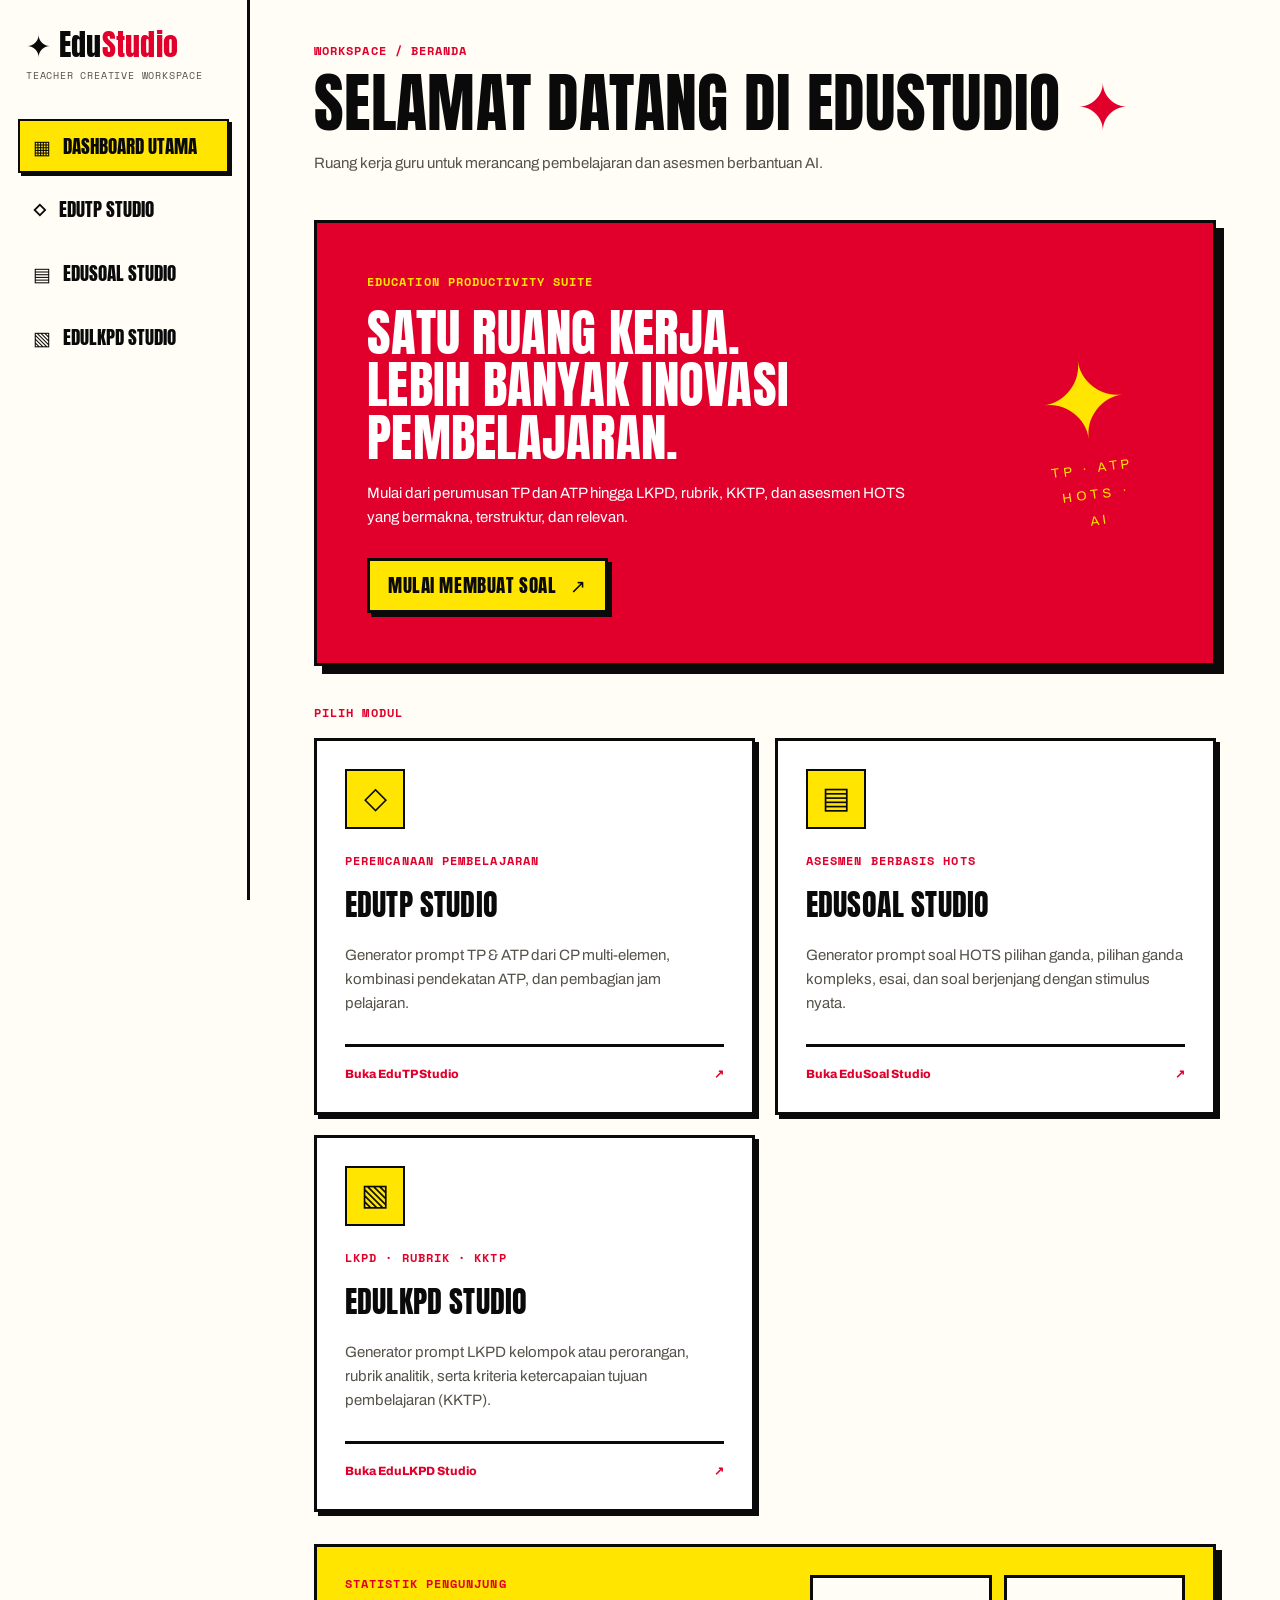
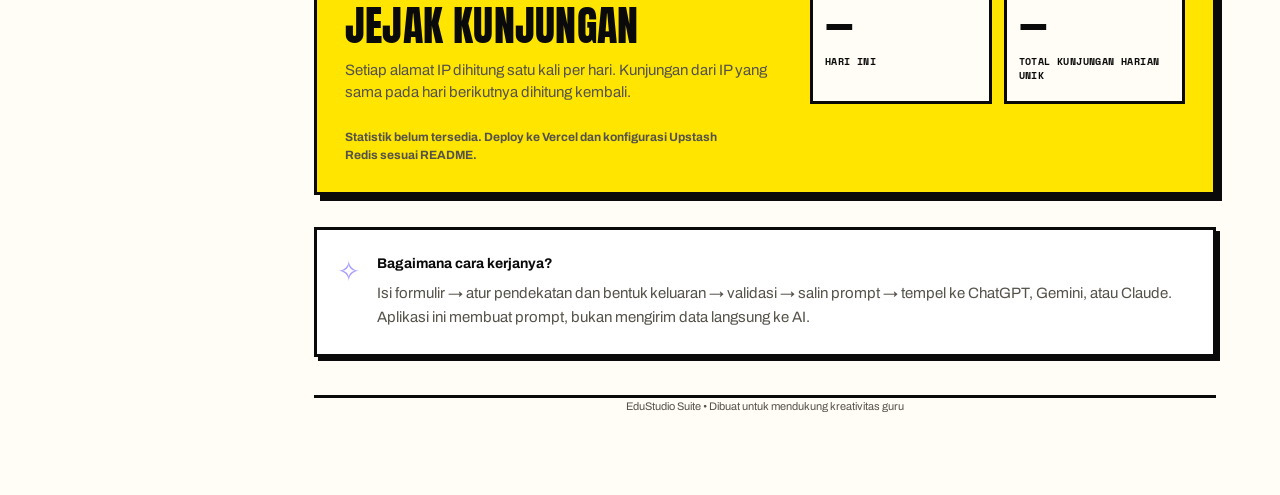
==== commit e3fea924: "Merge EduStudio Suite v4" ====
--- a/index.html
+++ b/index.html
@@ -1,5 +1,85 @@
-<<<<<<< HEAD
-<!doctype html><html lang="id"><head><meta charset="utf-8"><meta name="viewport" content="width=device-width,initial-scale=1"><title>EduStudio — Dashboard</title><link rel="stylesheet" href="style.css"><link rel="stylesheet" href="magazine-bold.css"><link rel="stylesheet" href="visitor.css"></head><body><aside class="sidebar"><a class="logo" href="index.html">✦ Edu<span>Studio</span><small>TEACHER CREATIVE WORKSPACE</small></a><nav><a class="active" href="index.html">▦ &nbsp; Dashboard Utama</a><a href="edutp.html">◇ &nbsp; EduTP Studio</a><a href="edusoal.html">▤ &nbsp; EduSoal Studio</a><a href="edulkpd.html">▧ &nbsp; EduLKPD Studio</a></nav></aside><main class="main"><header><div><div class="eyebrow">WORKSPACE / BERANDA</div><h1>Selamat datang di EduStudio <span>✦</span></h1><p>Ruang kerja guru untuk merancang pembelajaran dan asesmen berbantuan AI.</p></div></header><section class="hero"><div><div class="hero-kicker">EDUCATION PRODUCTIVITY SUITE</div><h2>Satu ruang kerja.<br>Lebih banyak inovasi pembelajaran.</h2><p>Mulai dari perumusan TP dan ATP hingga LKPD, rubrik, KKTP, dan asesmen HOTS yang bermakna, terstruktur, dan relevan.</p><a class="button white" href="edusoal.html">Mulai membuat soal &nbsp; ↗</a></div><div class="hero-art">✦<div>TP · ATP<br>HOTS · AI</div></div></section><div class="eyebrow space">PILIH MODUL</div><section class="modules"><a href="edutp.html" class="module"><div class="module-icon purple">◇</div><div class="tag">PERENCANAAN PEMBELAJARAN</div><h3>EduTP Studio</h3><p>Generator prompt TP & ATP dari CP multi-elemen, kombinasi pendekatan ATP, dan pembagian jam pelajaran.</p><div class="module-bottom">Buka EduTP Studio <span>↗</span></div></a><a href="edusoal.html" class="module"><div class="module-icon blue">▤</div><div class="tag">ASESMEN BERBASIS HOTS</div><h3>EduSoal Studio</h3><p>Generator prompt soal HOTS pilihan ganda, pilihan ganda kompleks, esai, dan soal berjenjang dengan stimulus nyata.</p><div class="module-bottom">Buka EduSoal Studio <span>↗</span></div></a><a href="edulkpd.html" class="module"><div class="module-icon purple">▧</div><div class="tag">LKPD · RUBRIK · KKTP</div><h3>EduLKPD Studio</h3><p>Generator prompt LKPD kelompok atau perorangan, rubrik analitik, serta kriteria ketercapaian tujuan pembelajaran (KKTP).</p><div class="module-bottom">Buka EduLKPD Studio <span>↗</span></div></a></section><section class="visitor-panel" aria-label="Statistik pengunjung"><div><div class="eyebrow">STATISTIK PENGUNJUNG</div><h2>Jejak kunjungan</h2><p>Setiap alamat IP dihitung satu kali per hari. Kunjungan dari IP yang sama pada hari berikutnya dihitung kembali.</p></div><div class="visitor-stats"><div class="visitor-stat"><span id="visitor-today">—</span><small>HARI INI</small></div><div class="visitor-stat"><span id="visitor-total">—</span><small>TOTAL KUNJUNGAN HARIAN UNIK</small></div></div><p class="visitor-note" id="visitor-status" role="status">Memuat statistik…</p></section><section class="info"><div>✧</div><div><b>Bagaimana cara kerjanya?</b><p>Isi formulir → atur pendekatan dan bentuk keluaran → validasi → salin prompt → tempel ke ChatGPT, Gemini, atau Claude. Aplikasi ini membuat prompt, bukan mengirim data langsung ke AI.</p></div></section><footer>EduStudio Suite • Dibuat untuk mendukung kreativitas guru</footer></main><script src="visitor.js" defer></script></body></html>
-=======
-<!doctype html><html lang="id"><head><meta charset="utf-8"><meta name="viewport" content="width=device-width,initial-scale=1"><title>EduStudio — Dashboard</title><link rel="stylesheet" href="style.css"><link rel="stylesheet" href="magazine-bold.css"></head><body><aside class="sidebar"><a class="logo" href="index.html">✦ Edu<span>Studio</span><small>TEACHER CREATIVE WORKSPACE</small></a><nav><a class="active" href="index.html">▦ &nbsp; Dashboard Utama</a><a href="edutp.html">◇ &nbsp; EduTP Studio</a><a href="edusoal.html">▤ &nbsp; EduSoal Studio</a><a href="edulkpd.html">▧ &nbsp; EduLKPD Studio</a></nav></aside><main class="main"><header><div><div class="eyebrow">WORKSPACE / BERANDA</div><h1>Selamat datang di EduStudio <span>✦</span></h1><p>Ruang kerja guru untuk merancang pembelajaran dan asesmen berbantuan AI.</p></div></header><section class="hero"><div><div class="hero-kicker">EDUCATION PRODUCTIVITY SUITE</div><h2>Satu ruang kerja.<br>Lebih banyak inovasi pembelajaran.</h2><p>Mulai dari perumusan TP dan ATP hingga LKPD, rubrik, KKTP, dan asesmen HOTS yang bermakna, terstruktur, dan relevan.</p><a class="button white" href="edusoal.html">Mulai membuat soal &nbsp; ↗</a></div><div class="hero-art">✦<div>TP · ATP<br>HOTS · AI</div></div></section><div class="eyebrow space">PILIH MODUL</div><section class="modules"><a href="edutp.html" class="module"><div class="module-icon purple">◇</div><div class="tag">PERENCANAAN PEMBELAJARAN</div><h3>EduTP Studio</h3><p>Generator prompt TP & ATP dari CP multi-elemen, kombinasi pendekatan ATP, dan pembagian jam pelajaran.</p><div class="module-bottom">Buka EduTP Studio <span>↗</span></div></a><a href="edusoal.html" class="module"><div class="module-icon blue">▤</div><div class="tag">ASESMEN BERBASIS HOTS</div><h3>EduSoal Studio</h3><p>Generator prompt soal HOTS pilihan ganda, pilihan ganda kompleks, esai, dan soal berjenjang dengan stimulus nyata.</p><div class="module-bottom">Buka EduSoal Studio <span>↗</span></div></a><a href="edulkpd.html" class="module"><div class="module-icon purple">▧</div><div class="tag">LKPD · RUBRIK · KKTP</div><h3>EduLKPD Studio</h3><p>Generator prompt LKPD kelompok atau perorangan, rubrik analitik, serta kriteria ketercapaian tujuan pembelajaran (KKTP).</p><div class="module-bottom">Buka EduLKPD Studio <span>↗</span></div></a></section><section class="info"><div>✧</div><div><b>Bagaimana cara kerjanya?</b><p>Isi formulir → atur pendekatan dan bentuk keluaran → validasi → salin prompt → tempel ke ChatGPT, Gemini, atau Claude. Aplikasi ini membuat prompt, bukan mengirim data langsung ke AI.</p></div></section><footer>EduStudio Suite • Dibuat untuk mendukung kreativitas guru @2026 Andy Steve</footer></main></body></html>
->>>>>>> e7895c62e50936b8a5f7a4a8a8ba409642bfdd5b
+<!doctype html>
+<html lang="id">
+<head>
+  <meta charset="utf-8">
+  <meta name="viewport" content="width=device-width,initial-scale=1">
+  <title>EduStudio — Dashboard</title>
+  <link rel="stylesheet" href="style.css">
+  <link rel="stylesheet" href="magazine-bold.css">
+  <link rel="stylesheet" href="visitor.css">
+</head>
+<body>
+  <aside class="sidebar">
+    <a class="logo" href="index.html">✦ Edu<span>Studio</span><small>TEACHER CREATIVE WORKSPACE</small></a>
+    <nav>
+      <a class="active" href="index.html">▦ &nbsp; Dashboard Utama</a>
+      <a href="edutp.html">◇ &nbsp; EduTP Studio</a>
+      <a href="edusoal.html">▤ &nbsp; EduSoal Studio</a>
+      <a href="edulkpd.html">▧ &nbsp; EduLKPD Studio</a>
+    </nav>
+  </aside>
+  <main class="main">
+    <header>
+      <div>
+        <div class="eyebrow">WORKSPACE / BERANDA</div>
+        <h1>Selamat datang di EduStudio <span>✦</span></h1>
+        <p>Ruang kerja guru untuk merancang pembelajaran dan asesmen berbantuan AI.</p>
+      </div>
+    </header>
+    <section class="hero">
+      <div>
+        <div class="hero-kicker">EDUCATION PRODUCTIVITY SUITE</div>
+        <h2>Satu ruang kerja.<br>Lebih banyak inovasi pembelajaran.</h2>
+        <p>Mulai dari perumusan TP dan ATP hingga LKPD, rubrik, KKTP, dan asesmen HOTS yang bermakna, terstruktur, dan relevan.</p>
+        <a class="button white" href="edusoal.html">Mulai membuat soal &nbsp; ↗</a>
+      </div>
+      <div class="hero-art">✦<div>TP · ATP<br>HOTS · AI</div></div>
+    </section>
+    <div class="eyebrow space">PILIH MODUL</div>
+    <section class="modules">
+      <a href="edutp.html" class="module">
+        <div class="module-icon purple">◇</div>
+        <div class="tag">PERENCANAAN PEMBELAJARAN</div>
+        <h3>EduTP Studio</h3>
+        <p>Generator prompt TP &amp; ATP dari CP multi-elemen, kombinasi pendekatan ATP, dan pembagian jam pelajaran.</p>
+        <div class="module-bottom">Buka EduTP Studio <span>↗</span></div>
+      </a>
+      <a href="edusoal.html" class="module">
+        <div class="module-icon blue">▤</div>
+        <div class="tag">ASESMEN BERBASIS HOTS</div>
+        <h3>EduSoal Studio</h3>
+        <p>Generator prompt soal HOTS pilihan ganda, pilihan ganda kompleks, esai, dan soal berjenjang dengan stimulus nyata.</p>
+        <div class="module-bottom">Buka EduSoal Studio <span>↗</span></div>
+      </a>
+      <a href="edulkpd.html" class="module">
+        <div class="module-icon purple">▧</div>
+        <div class="tag">LKPD · RUBRIK · KKTP</div>
+        <h3>EduLKPD Studio</h3>
+        <p>Generator prompt LKPD kelompok atau perorangan, rubrik analitik, serta kriteria ketercapaian tujuan pembelajaran (KKTP).</p>
+        <div class="module-bottom">Buka EduLKPD Studio <span>↗</span></div>
+      </a>
+    </section>
+    <section class="visitor-panel" aria-label="Statistik pengunjung">
+      <div>
+        <div class="eyebrow">STATISTIK PENGUNJUNG</div>
+        <h2>Jejak kunjungan</h2>
+        <p>Setiap alamat IP dihitung satu kali per hari. Kunjungan dari IP yang sama pada hari berikutnya dihitung kembali.</p>
+      </div>
+      <div class="visitor-stats">
+        <div class="visitor-stat"><span id="visitor-today">—</span><small>HARI INI</small></div>
+        <div class="visitor-stat"><span id="visitor-total">—</span><small>TOTAL KUNJUNGAN HARIAN UNIK</small></div>
+      </div>
+      <p class="visitor-note" id="visitor-status" role="status">Memuat statistik…</p>
+    </section>
+    <section class="info">
+      <div>✧</div>
+      <div>
+        <b>Bagaimana cara kerjanya?</b>
+        <p>Isi formulir → atur pendekatan dan bentuk keluaran → validasi → salin prompt → tempel ke ChatGPT, Gemini, atau Claude. Aplikasi ini membuat prompt, bukan mengirim data langsung ke AI.</p>
+      </div>
+    </section>
+    <footer>EduStudio Suite • Dibuat untuk mendukung kreativitas guru</footer>
+  </main>
+  <script src="visitor.js" defer></script>
+</body>
+</html>
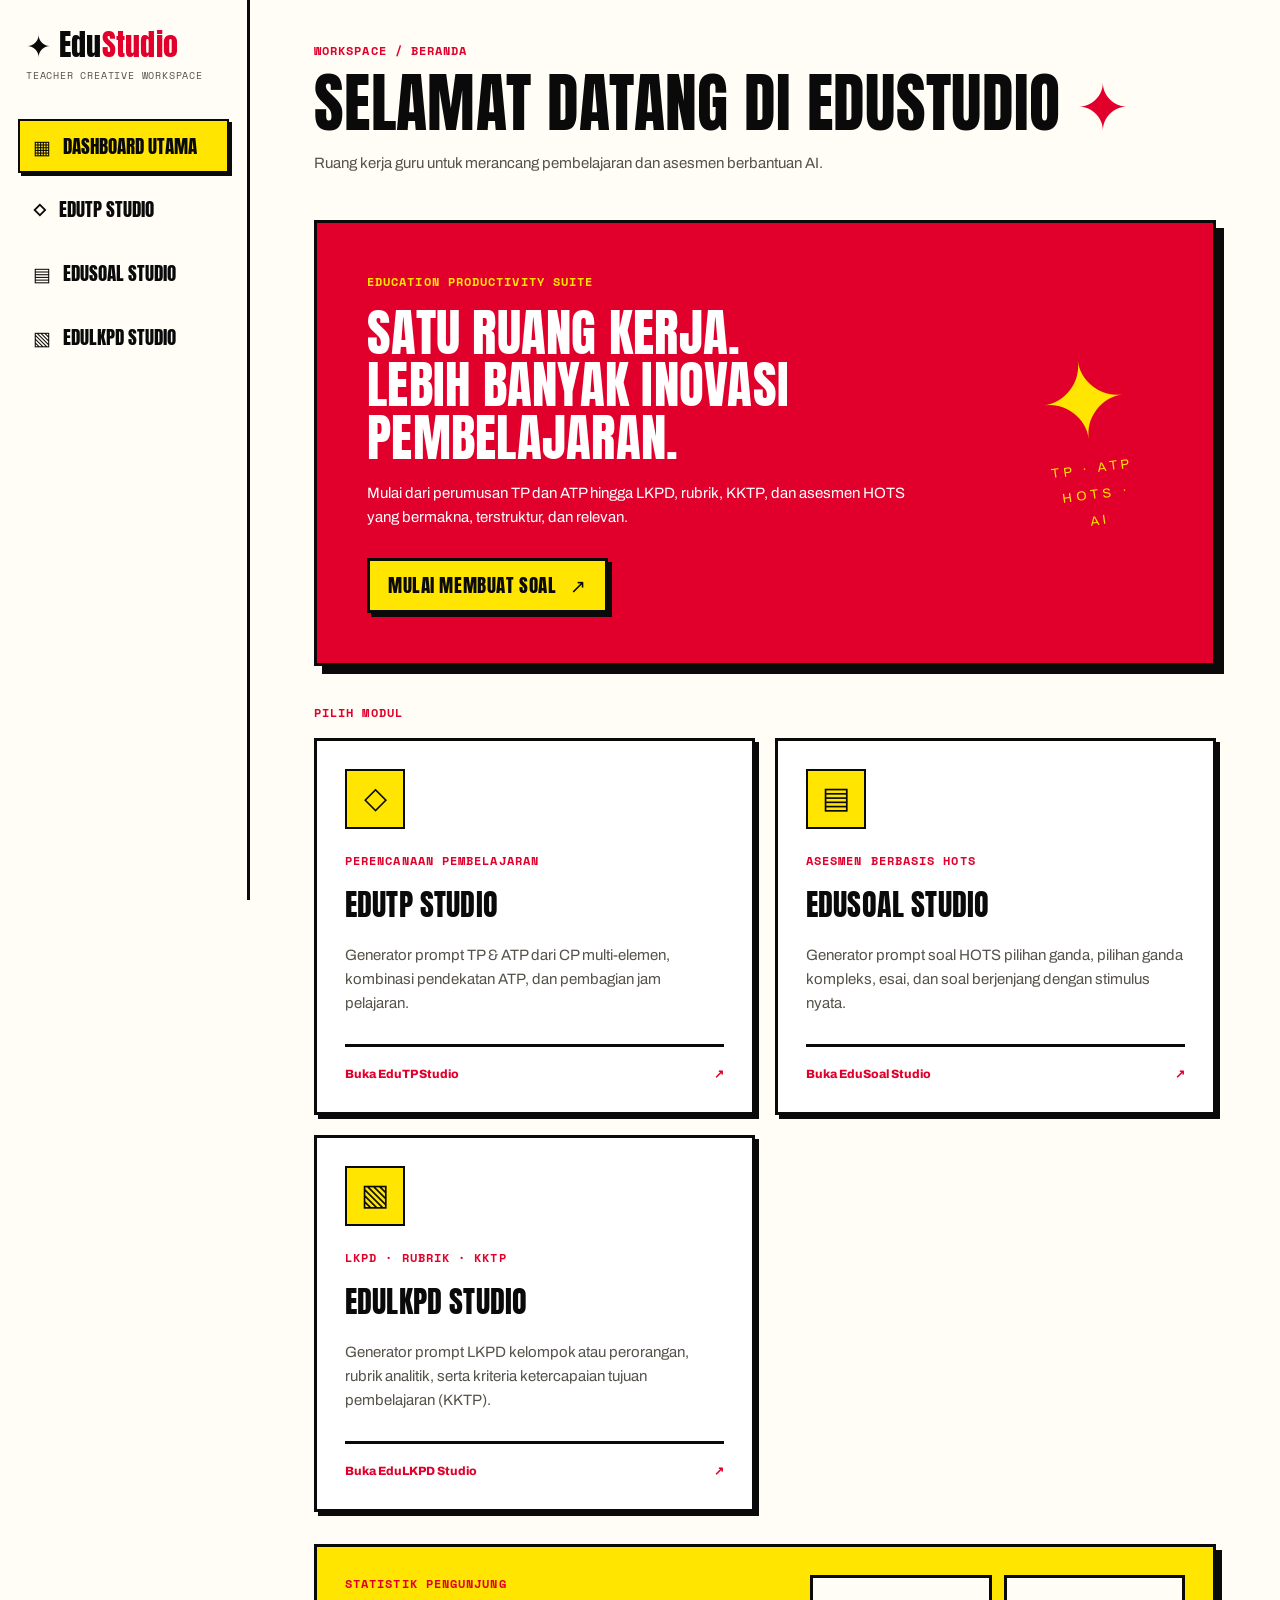
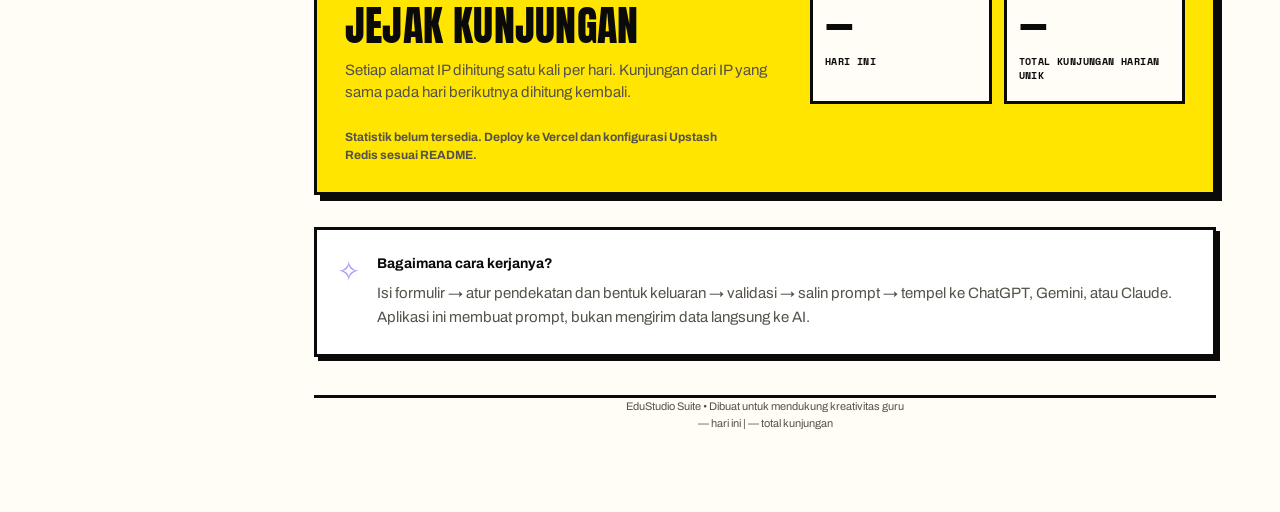
==== commit d3ebdebb: "Merge EduStudio Suite v5" ====
--- a/index.html
+++ b/index.html
@@ -78,7 +78,13 @@
         <p>Isi formulir → atur pendekatan dan bentuk keluaran → validasi → salin prompt → tempel ke ChatGPT, Gemini, atau Claude. Aplikasi ini membuat prompt, bukan mengirim data langsung ke AI.</p>
       </div>
     </section>
-    <footer>EduStudio Suite • Dibuat untuk mendukung kreativitas guru</footer>
+    <footer>
+  EduStudio Suite • Dibuat untuk mendukung kreativitas guru
+  <div class="footer-visitor-stats">
+    <span id="footer-visitor-today">—</span> hari ini |
+    <span id="footer-visitor-total">—</span> total kunjungan
+  </div>
+</footer>
   </main>
   <script src="visitor.js" defer></script>
 </body>
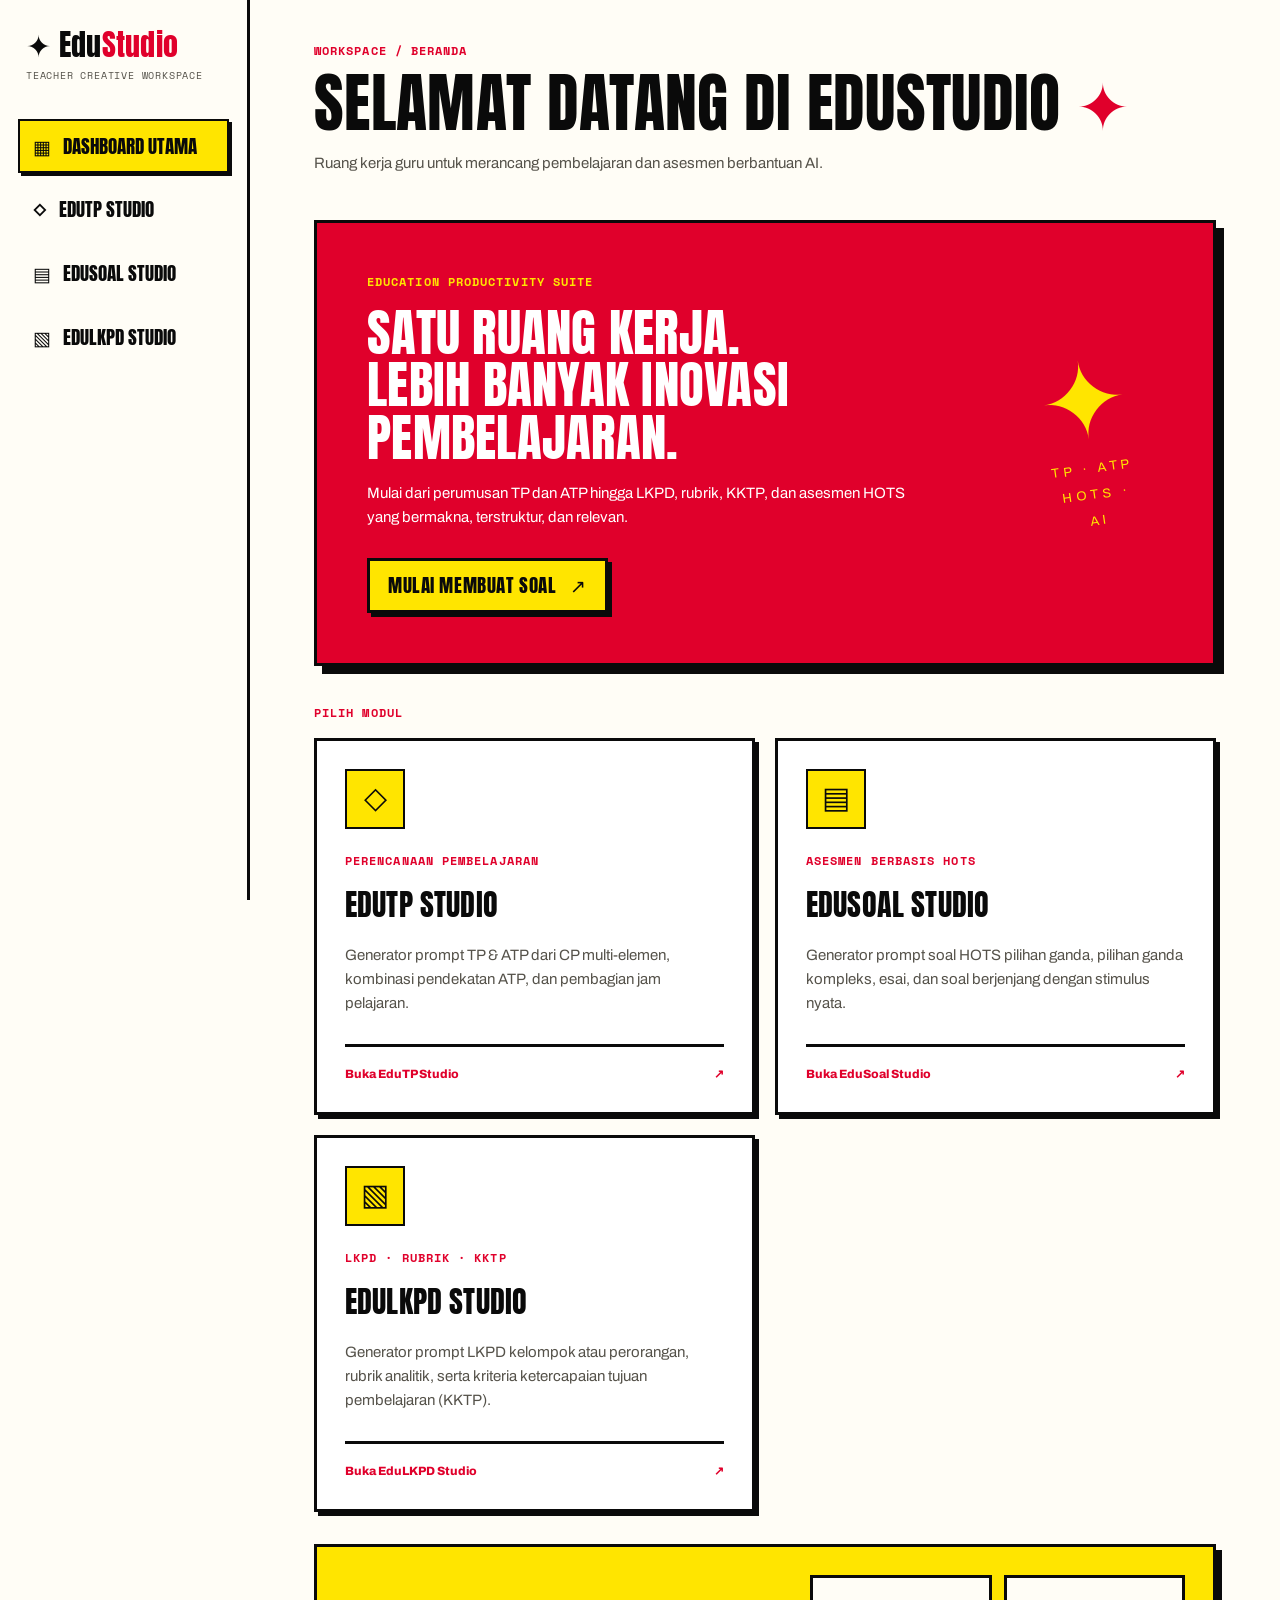
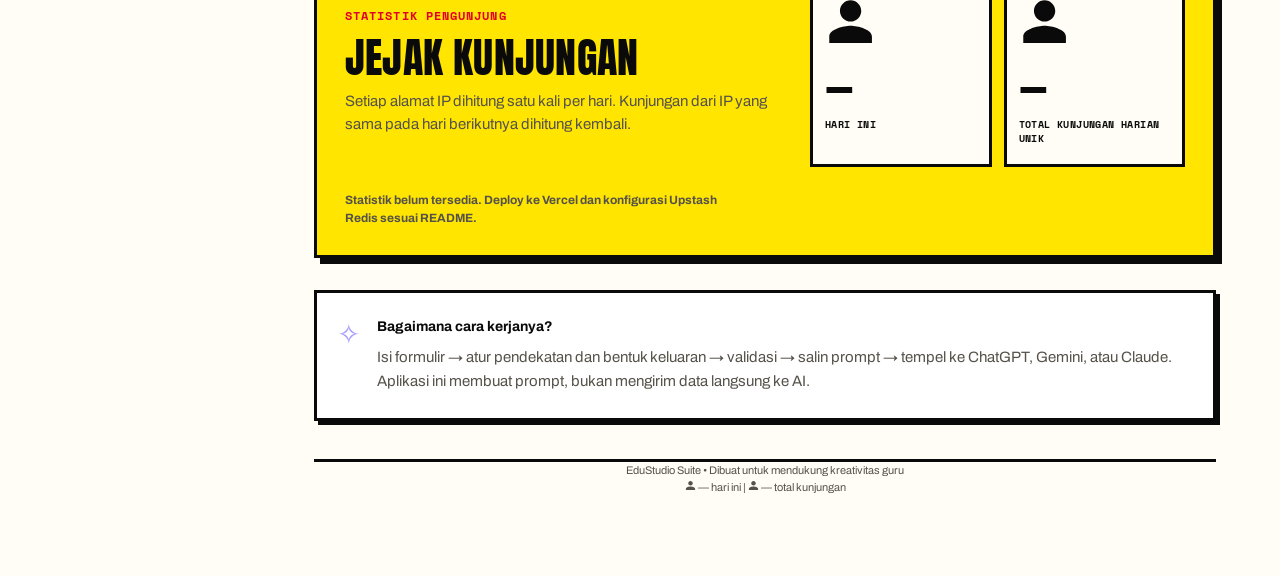
==== commit 11593e47: "Merge EduStudio Suite v6" ====
--- a/index.html
+++ b/index.html
@@ -66,8 +66,8 @@
         <p>Setiap alamat IP dihitung satu kali per hari. Kunjungan dari IP yang sama pada hari berikutnya dihitung kembali.</p>
       </div>
       <div class="visitor-stats">
-        <div class="visitor-stat"><span id="visitor-today">—</span><small>HARI INI</small></div>
-        <div class="visitor-stat"><span id="visitor-total">—</span><small>TOTAL KUNJUNGAN HARIAN UNIK</small></div>
+        <div class="visitor-stat"><span class="visitor-icon"><svg aria-hidden="true" viewBox="0 0 24 24" width="1em" height="1em" fill="currentColor"><path d="M12 12c2.7 0 5-2.3 5-5s-2.3-5-5-5-5 2.3-5 5 2.3 5 5 5zm0 2c-3.3 0-10 1.7-10 5v3h20v-3c0-3.3-6.7-5-10-5z"/></svg></span><span id="visitor-today">—</span><small>HARI INI</small></div>
+        <div class="visitor-stat"><span class="visitor-icon"><svg aria-hidden="true" viewBox="0 0 24 24" width="1em" height="1em" fill="currentColor"><path d="M12 12c2.7 0 5-2.3 5-5s-2.3-5-5-5-5 2.3-5 5 2.3 5 5 5zm0 2c-3.3 0-10 1.7-10 5v3h20v-3c0-3.3-6.7-5-10-5z"/></svg></span><span id="visitor-total">—</span><small>TOTAL KUNJUNGAN HARIAN UNIK</small></div>
       </div>
       <p class="visitor-note" id="visitor-status" role="status">Memuat statistik…</p>
     </section>
@@ -80,10 +80,12 @@
     </section>
     <footer>
   EduStudio Suite • Dibuat untuk mendukung kreativitas guru
-  <div class="footer-visitor-stats">
-    <span id="footer-visitor-today">—</span> hari ini |
-    <span id="footer-visitor-total">—</span> total kunjungan
-  </div>
+    <div class="footer-visitor-stats">
+      <span class="footer-visitor-icon"><svg aria-hidden="true" viewBox="0 0 24 24" width="1em" height="1em" fill="currentColor"><path d="M12 12c2.7 0 5-2.3 5-5s-2.3-5-5-5-5 2.3-5 5 2.3 5 5 5zm0 2c-3.3 0-10 1.7-10 5v3h20v-3c0-3.3-6.7-5-10-5z"/></svg></span>
+      <span id="footer-visitor-today">—</span> hari ini |
+      <span class="footer-visitor-icon"><svg aria-hidden="true" viewBox="0 0 24 24" width="1em" height="1em" fill="currentColor"><path d="M12 12c2.7 0 5-2.3 5-5s-2.3-5-5-5-5 2.3-5 5 2.3 5 5 5zm0 2c-3.3 0-10 1.7-10 5v3h20v-3c0-3.3-6.7-5-10-5z"/></svg></span>
+      <span id="footer-visitor-total">—</span> total kunjungan
+    </div>
 </footer>
   </main>
   <script src="visitor.js" defer></script>
